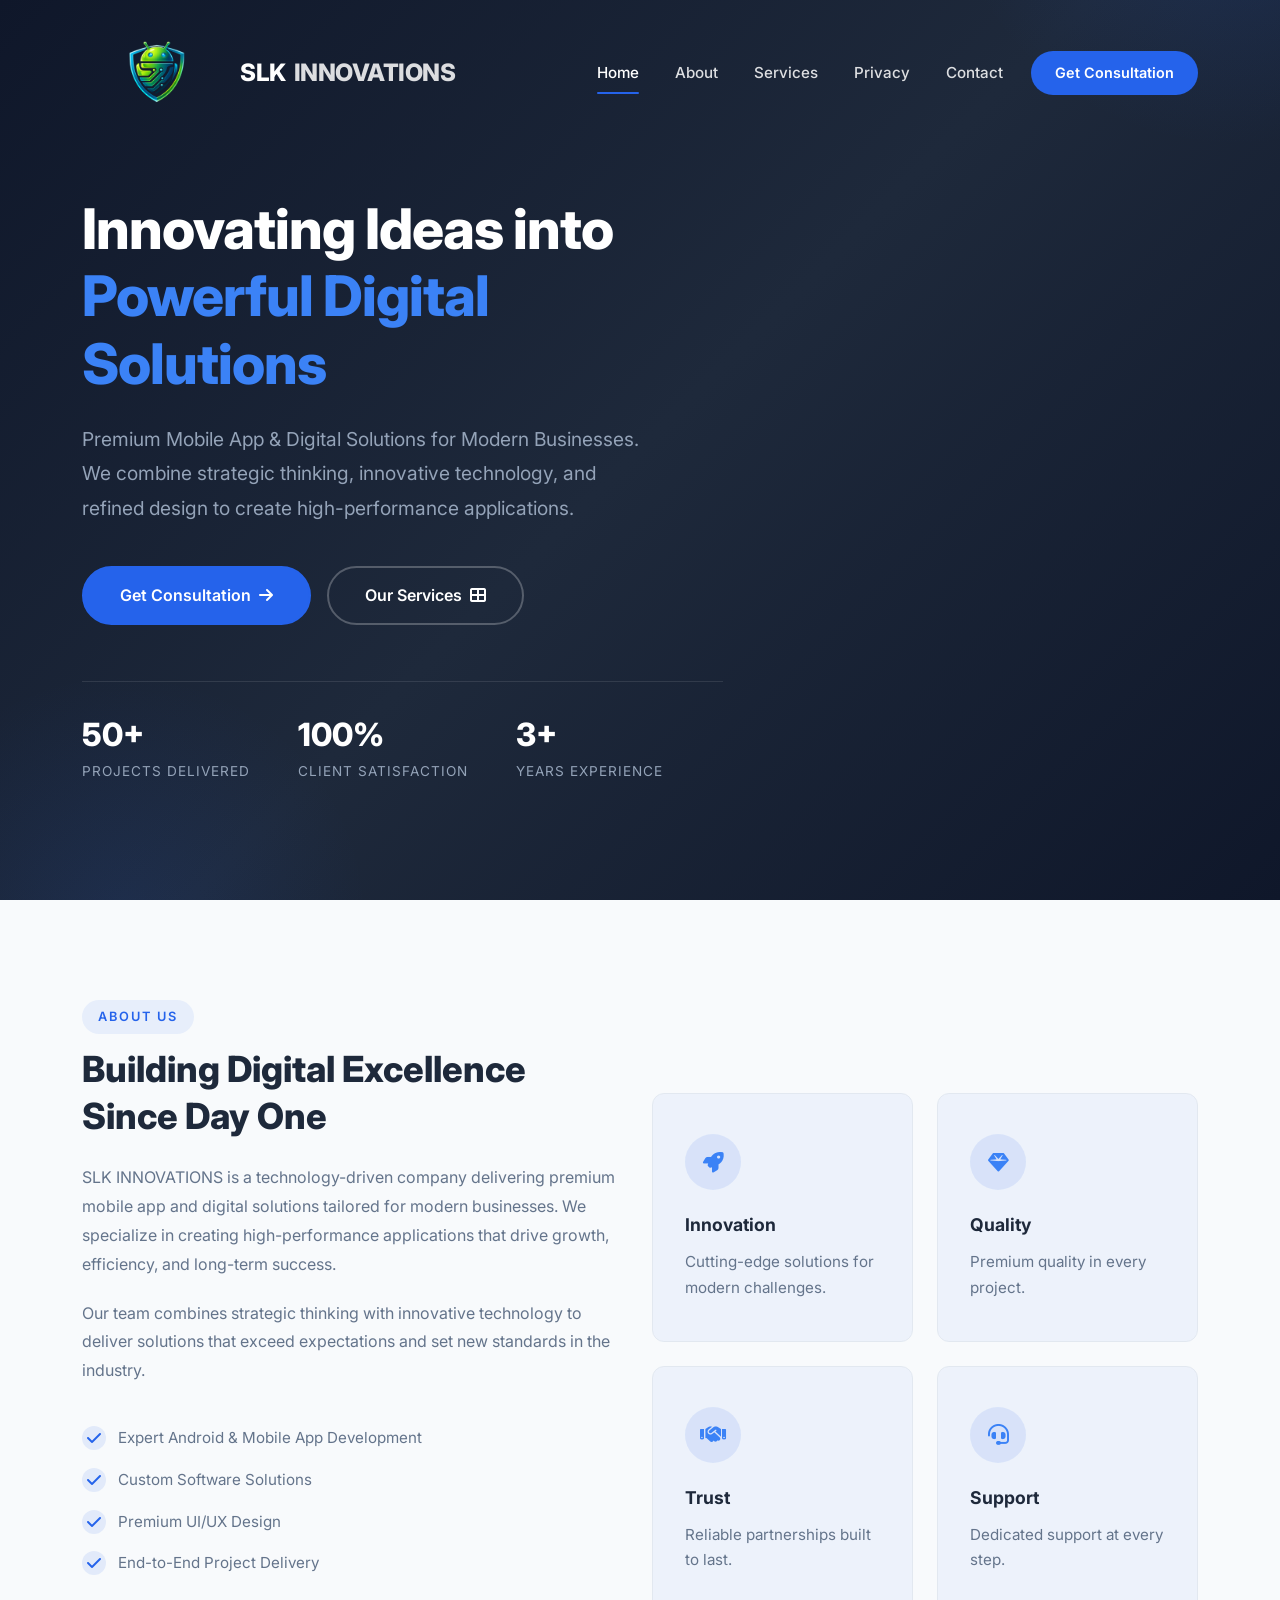
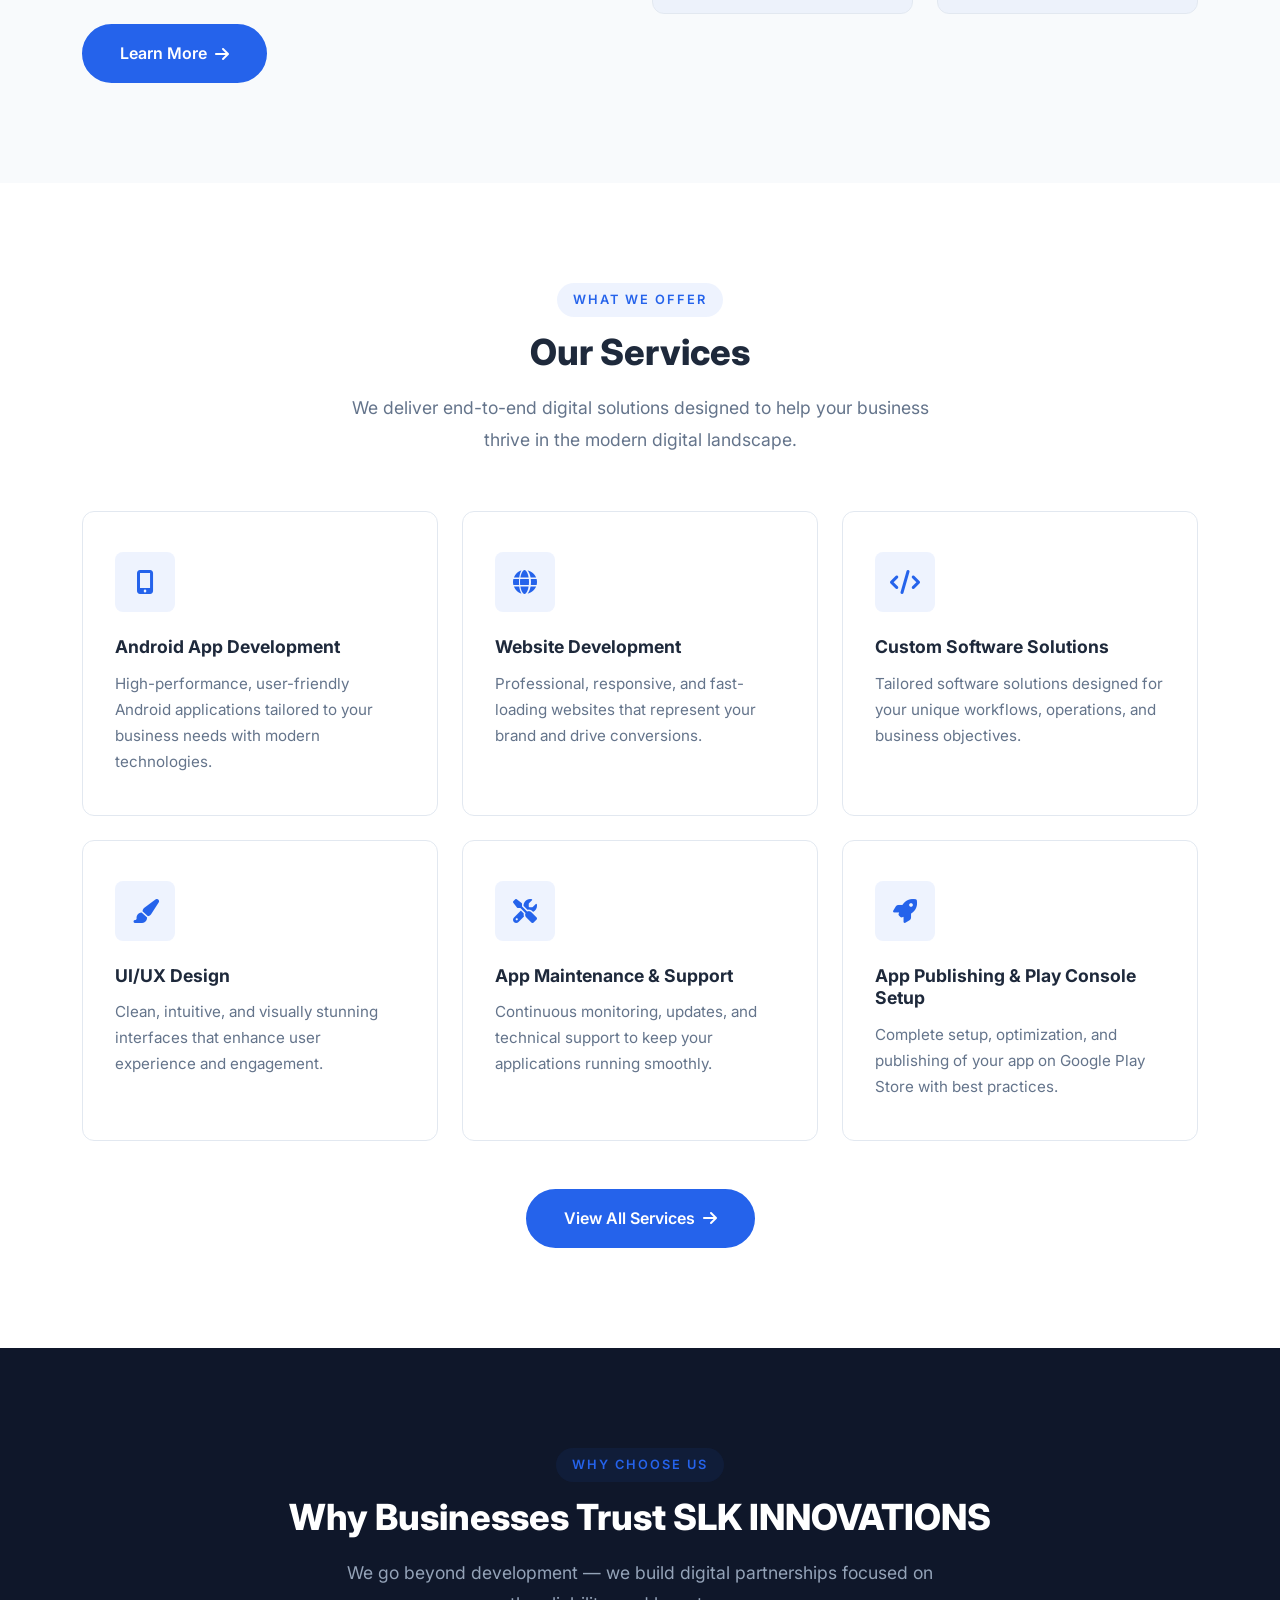
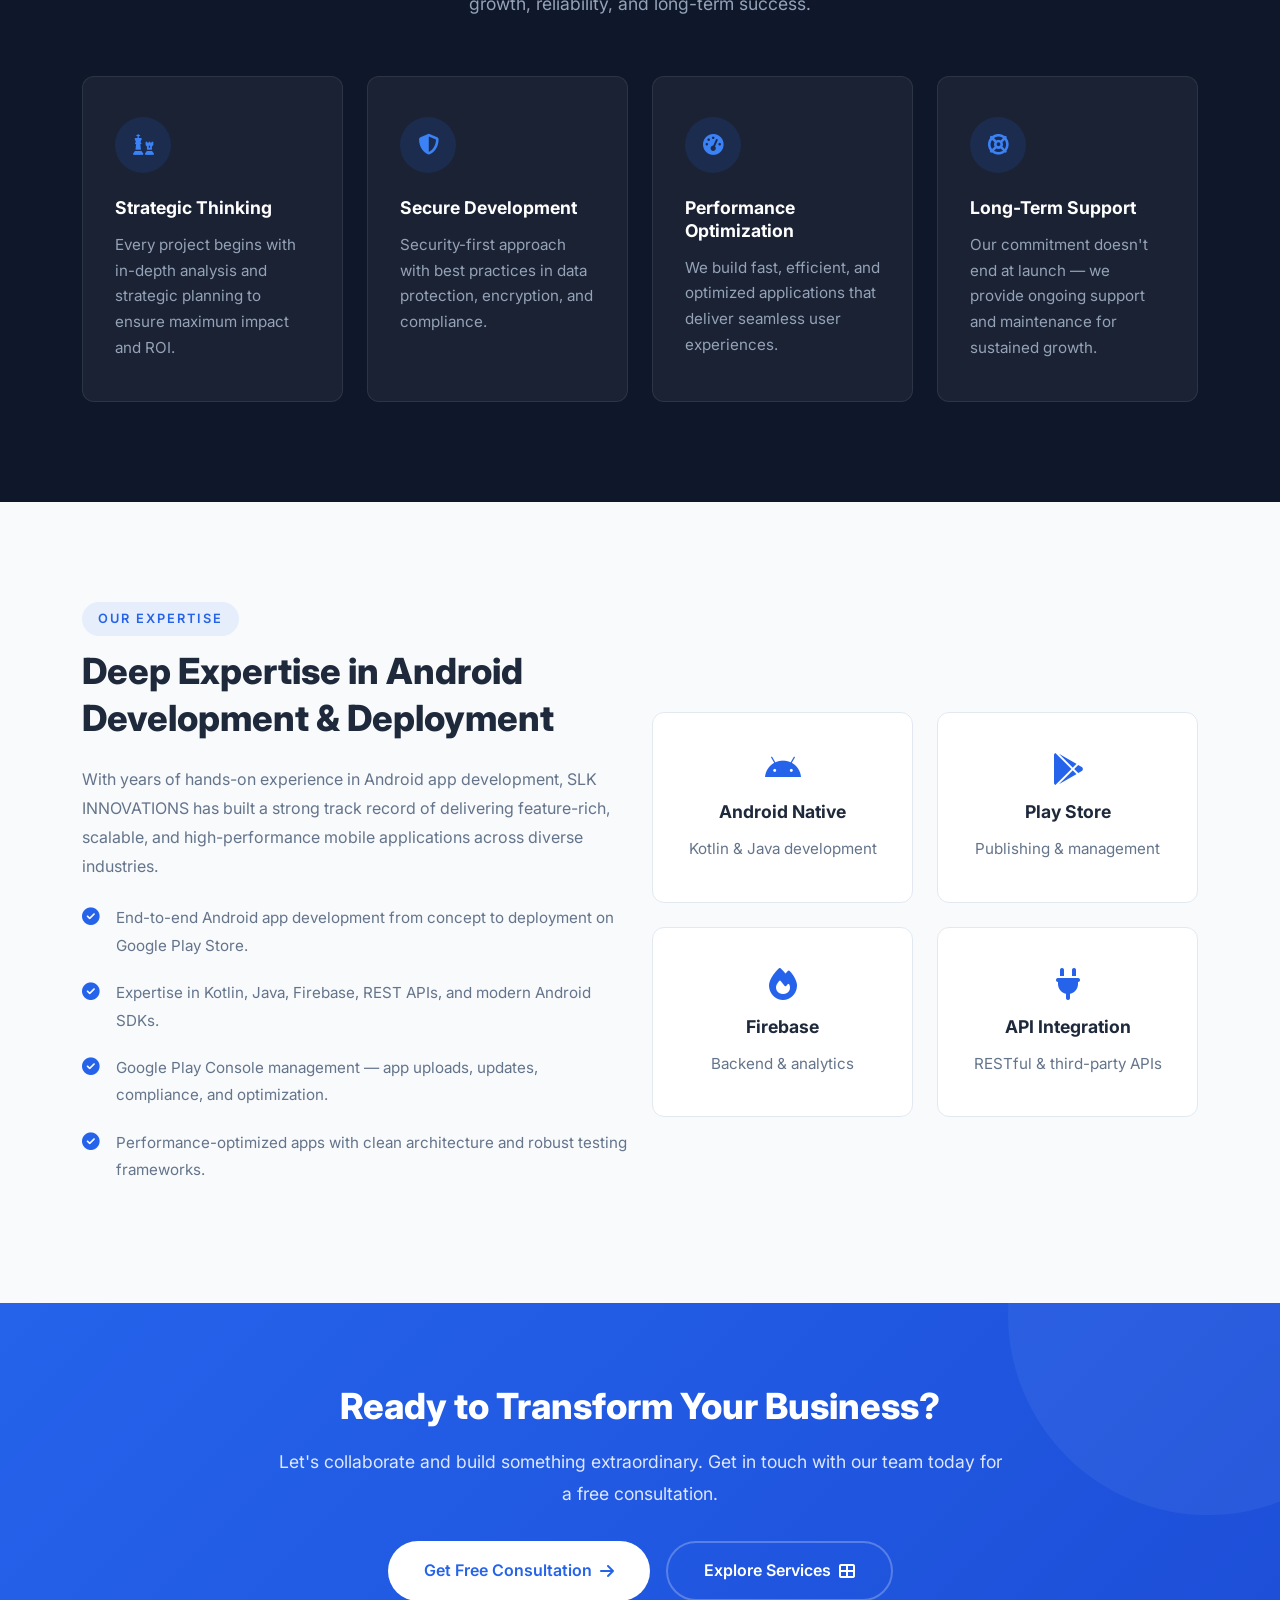
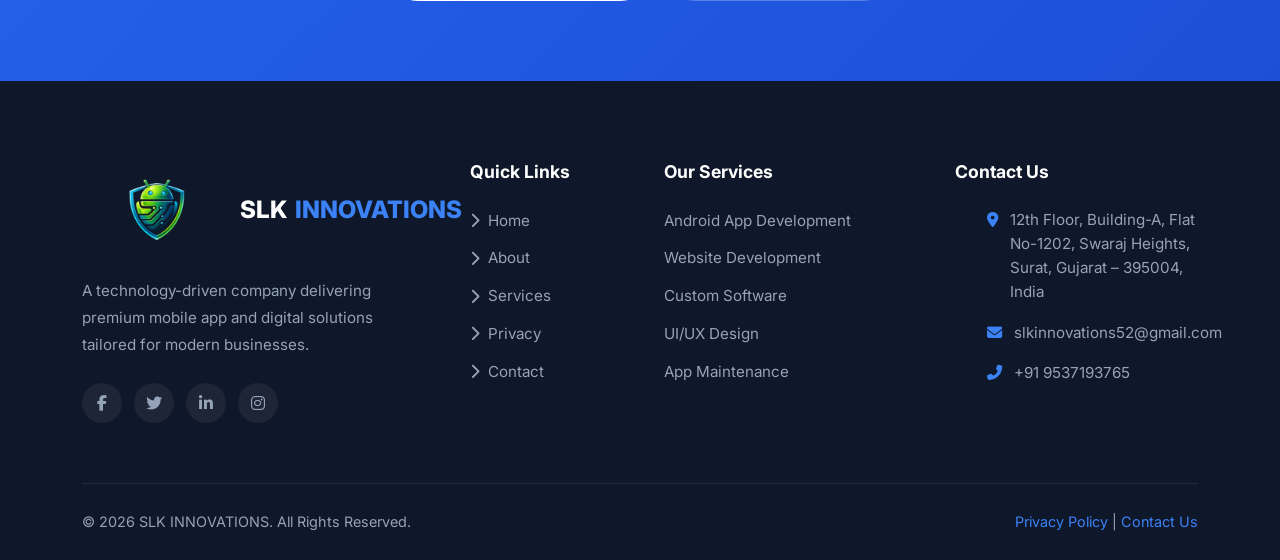
==== index.html @ 00afcae1 "Initial commit" ====
<!DOCTYPE html>
<html lang="en">
<head>
    <!-- Meta Tags -->
    <meta charset="UTF-8">
    <meta name="viewport" content="width=device-width, initial-scale=1.0">
    <meta name="description" content="SLK INNOVATIONS – Premium Mobile App & Digital Solutions for Modern Businesses. Android App Development, Website Development, UI/UX Design, and Custom Software Solutions in Surat, Gujarat, India.">
    <meta name="keywords" content="SLK Innovations, mobile app development, android app, website development, digital solutions, Surat, Gujarat">
    <meta name="author" content="SLK INNOVATIONS">
    <title>SLK INNOVATIONS | Innovating Ideas into Powerful Digital Solutions</title>

    <!-- Favicon -->
    <link rel="icon" type="image/png" href="img/logo.png">

    <!-- Bootstrap 5 CSS -->
    <link href="https://cdn.jsdelivr.net/npm/bootstrap@5.3.2/dist/css/bootstrap.min.css" rel="stylesheet">

    <!-- Font Awesome -->
    <link rel="stylesheet" href="https://cdnjs.cloudflare.com/ajax/libs/font-awesome/6.5.1/css/all.min.css">

    <!-- AOS - Animate On Scroll -->
    <link href="https://unpkg.com/aos@2.3.1/dist/aos.css" rel="stylesheet">

    <!-- Custom CSS -->
    <link rel="stylesheet" href="css/style.css">
</head>
<body>

    <!-- Preloader -->
    <div class="preloader" id="preloader">
        <div class="spinner"></div>
    </div>

    <!-- ==============================
         NAVBAR
    ============================== -->
    <nav class="navbar navbar-expand-lg fixed-top" id="mainNavbar">
        <div class="container">
            <a class="navbar-brand" href="index.html">
                <img src="img/logo.png" alt="SLK INNOVATIONS" class="navbar-logo"> SLK <span>INNOVATIONS</span>
            </a>
            <button class="navbar-toggler" type="button" data-bs-toggle="collapse" data-bs-target="#navbarNav">
                <i class="fas fa-bars"></i>
            </button>
            <div class="collapse navbar-collapse justify-content-end" id="navbarNav">
                <ul class="navbar-nav align-items-lg-center">
                    <li class="nav-item">
                        <a class="nav-link active" href="index.html">Home</a>
                    </li>
                    <li class="nav-item">
                        <a class="nav-link" href="about.html">About</a>
                    </li>
                    <li class="nav-item">
                        <a class="nav-link" href="services.html">Services</a>
                    </li>
                    <li class="nav-item">
                        <a class="nav-link" href="privacy.html">Privacy</a>
                    </li>
                    <li class="nav-item">
                        <a class="nav-link" href="contact.html">Contact</a>
                    </li>
                    <li class="nav-item">
                        <a class="nav-link nav-cta" href="contact.html">Get Consultation</a>
                    </li>
                </ul>
            </div>
        </div>
    </nav>

    <!-- ==============================
         HERO SECTION
    ============================== -->
    <section class="hero-section" id="hero">
        <div class="container">
            <div class="row align-items-center">
                <div class="col-lg-7">
                    <div class="hero-content" data-aos="fade-up" data-aos-duration="800">
                        <h1>Innovating Ideas into <span class="highlight">Powerful Digital Solutions</span></h1>
                        <p>Premium Mobile App &amp; Digital Solutions for Modern Businesses. We combine strategic thinking, innovative technology, and refined design to create high-performance applications.</p>
                        <div class="d-flex flex-wrap gap-3">
                            <a href="contact.html" class="btn-primary-custom">
                                Get Consultation <i class="fas fa-arrow-right"></i>
                            </a>
                            <a href="services.html" class="btn-outline-custom">
                                Our Services <i class="fas fa-th-large"></i>
                            </a>
                        </div>

                        <!-- Hero Stats -->
                        <div class="hero-stats" data-aos="fade-up" data-aos-delay="200">
                            <div class="stat">
                                <h3>50+</h3>
                                <p>Projects Delivered</p>
                            </div>
                            <div class="stat">
                                <h3>100%</h3>
                                <p>Client Satisfaction</p>
                            </div>
                            <div class="stat">
                                <h3>3+</h3>
                                <p>Years Experience</p>
                            </div>
                        </div>
                    </div>
                </div>
            </div>
        </div>
    </section>

    <!-- ==============================
         ABOUT PREVIEW SECTION
    ============================== -->
    <section class="about-preview section-padding" id="about-preview">
        <div class="container">
            <div class="row align-items-center">
                <div class="col-lg-6" data-aos="fade-up">
                    <div class="about-preview-content">
                        <span class="section-label">About Us</span>
                        <h2>Building Digital Excellence Since Day One</h2>
                        <p>SLK INNOVATIONS is a technology-driven company delivering premium mobile app and digital solutions tailored for modern businesses. We specialize in creating high-performance applications that drive growth, efficiency, and long-term success.</p>
                        <p>Our team combines strategic thinking with innovative technology to deliver solutions that exceed expectations and set new standards in the industry.</p>
                        <ul class="about-feature-list">
                            <li><i class="fas fa-check"></i> Expert Android & Mobile App Development</li>
                            <li><i class="fas fa-check"></i> Custom Software Solutions</li>
                            <li><i class="fas fa-check"></i> Premium UI/UX Design</li>
                            <li><i class="fas fa-check"></i> End-to-End Project Delivery</li>
                        </ul>
                        <a href="about.html" class="btn-primary-custom mt-2">
                            Learn More <i class="fas fa-arrow-right"></i>
                        </a>
                    </div>
                </div>
                <div class="col-lg-6" data-aos="fade-up" data-aos-delay="100">
                    <div class="row g-4 mt-4 mt-lg-0">
                        <div class="col-6">
                            <div class="why-card" style="background: rgba(37,99,235,0.05); border-color: var(--border-color);">
                                <div class="icon-circle" style="background: rgba(37,99,235,0.1);">
                                    <i class="fas fa-rocket"></i>
                                </div>
                                <h4 style="color: var(--text-primary);">Innovation</h4>
                                <p style="color: var(--text-secondary);">Cutting-edge solutions for modern challenges.</p>
                            </div>
                        </div>
                        <div class="col-6">
                            <div class="why-card" style="background: rgba(37,99,235,0.05); border-color: var(--border-color);">
                                <div class="icon-circle" style="background: rgba(37,99,235,0.1);">
                                    <i class="fas fa-gem"></i>
                                </div>
                                <h4 style="color: var(--text-primary);">Quality</h4>
                                <p style="color: var(--text-secondary);">Premium quality in every project.</p>
                            </div>
                        </div>
                        <div class="col-6">
                            <div class="why-card" style="background: rgba(37,99,235,0.05); border-color: var(--border-color);">
                                <div class="icon-circle" style="background: rgba(37,99,235,0.1);">
                                    <i class="fas fa-handshake"></i>
                                </div>
                                <h4 style="color: var(--text-primary);">Trust</h4>
                                <p style="color: var(--text-secondary);">Reliable partnerships built to last.</p>
                            </div>
                        </div>
                        <div class="col-6">
                            <div class="why-card" style="background: rgba(37,99,235,0.05); border-color: var(--border-color);">
                                <div class="icon-circle" style="background: rgba(37,99,235,0.1);">
                                    <i class="fas fa-headset"></i>
                                </div>
                                <h4 style="color: var(--text-primary);">Support</h4>
                                <p style="color: var(--text-secondary);">Dedicated support at every step.</p>
                            </div>
                        </div>
                    </div>
                </div>
            </div>
        </div>
    </section>

    <!-- ==============================
         SERVICES PREVIEW
    ============================== -->
    <section class="section-padding" id="services">
        <div class="container">
            <div class="text-center" data-aos="fade-up">
                <span class="section-label">What We Offer</span>
                <h2 class="section-title">Our Services</h2>
                <p class="section-subtitle">We deliver end-to-end digital solutions designed to help your business thrive in the modern digital landscape.</p>
            </div>

            <div class="row g-4">
                <!-- Service 1 -->
                <div class="col-lg-4 col-md-6" data-aos="fade-up" data-aos-delay="0">
                    <div class="service-card">
                        <div class="icon-box">
                            <i class="fas fa-mobile-alt"></i>
                        </div>
                        <h4>Android App Development</h4>
                        <p>High-performance, user-friendly Android applications tailored to your business needs with modern technologies.</p>
                    </div>
                </div>

                <!-- Service 2 -->
                <div class="col-lg-4 col-md-6" data-aos="fade-up" data-aos-delay="100">
                    <div class="service-card">
                        <div class="icon-box">
                            <i class="fas fa-globe"></i>
                        </div>
                        <h4>Website Development</h4>
                        <p>Professional, responsive, and fast-loading websites that represent your brand and drive conversions.</p>
                    </div>
                </div>

                <!-- Service 3 -->
                <div class="col-lg-4 col-md-6" data-aos="fade-up" data-aos-delay="200">
                    <div class="service-card">
                        <div class="icon-box">
                            <i class="fas fa-code"></i>
                        </div>
                        <h4>Custom Software Solutions</h4>
                        <p>Tailored software solutions designed for your unique workflows, operations, and business objectives.</p>
                    </div>
                </div>

                <!-- Service 4 -->
                <div class="col-lg-4 col-md-6" data-aos="fade-up" data-aos-delay="0">
                    <div class="service-card">
                        <div class="icon-box">
                            <i class="fas fa-paint-brush"></i>
                        </div>
                        <h4>UI/UX Design</h4>
                        <p>Clean, intuitive, and visually stunning interfaces that enhance user experience and engagement.</p>
                    </div>
                </div>

                <!-- Service 5 -->
                <div class="col-lg-4 col-md-6" data-aos="fade-up" data-aos-delay="100">
                    <div class="service-card">
                        <div class="icon-box">
                            <i class="fas fa-tools"></i>
                        </div>
                        <h4>App Maintenance &amp; Support</h4>
                        <p>Continuous monitoring, updates, and technical support to keep your applications running smoothly.</p>
                    </div>
                </div>

                <!-- Service 6 -->
                <div class="col-lg-4 col-md-6" data-aos="fade-up" data-aos-delay="200">
                    <div class="service-card">
                        <div class="icon-box">
                            <i class="fas fa-rocket"></i>
                        </div>
                        <h4>App Publishing &amp; Play Console Setup</h4>
                        <p>Complete setup, optimization, and publishing of your app on Google Play Store with best practices.</p>
                    </div>
                </div>
            </div>

            <div class="text-center mt-5" data-aos="fade-up">
                <a href="services.html" class="btn-primary-custom">
                    View All Services <i class="fas fa-arrow-right"></i>
                </a>
            </div>
        </div>
    </section>

    <!-- ==============================
         WHY CHOOSE US
    ============================== -->
    <section class="why-choose-section section-padding" id="why-choose">
        <div class="container">
            <div class="text-center" data-aos="fade-up">
                <span class="section-label">Why Choose Us</span>
                <h2 class="section-title" style="color: #fff;">Why Businesses Trust SLK INNOVATIONS</h2>
                <p class="section-subtitle" style="color: var(--text-light);">We go beyond development — we build digital partnerships focused on growth, reliability, and long-term success.</p>
            </div>

            <div class="row g-4">
                <!-- Why 1 -->
                <div class="col-lg-3 col-md-6" data-aos="fade-up" data-aos-delay="0">
                    <div class="why-card">
                        <div class="icon-circle">
                            <i class="fas fa-chess"></i>
                        </div>
                        <h4>Strategic Thinking</h4>
                        <p>Every project begins with in-depth analysis and strategic planning to ensure maximum impact and ROI.</p>
                    </div>
                </div>

                <!-- Why 2 -->
                <div class="col-lg-3 col-md-6" data-aos="fade-up" data-aos-delay="100">
                    <div class="why-card">
                        <div class="icon-circle">
                            <i class="fas fa-shield-alt"></i>
                        </div>
                        <h4>Secure Development</h4>
                        <p>Security-first approach with best practices in data protection, encryption, and compliance.</p>
                    </div>
                </div>

                <!-- Why 3 -->
                <div class="col-lg-3 col-md-6" data-aos="fade-up" data-aos-delay="200">
                    <div class="why-card">
                        <div class="icon-circle">
                            <i class="fas fa-tachometer-alt"></i>
                        </div>
                        <h4>Performance Optimization</h4>
                        <p>We build fast, efficient, and optimized applications that deliver seamless user experiences.</p>
                    </div>
                </div>

                <!-- Why 4 -->
                <div class="col-lg-3 col-md-6" data-aos="fade-up" data-aos-delay="300">
                    <div class="why-card">
                        <div class="icon-circle">
                            <i class="fas fa-life-ring"></i>
                        </div>
                        <h4>Long-Term Support</h4>
                        <p>Our commitment doesn't end at launch — we provide ongoing support and maintenance for sustained growth.</p>
                    </div>
                </div>
            </div>
        </div>
    </section>

    <!-- ==============================
         EXPERIENCE SECTION
    ============================== -->
    <section class="experience-section section-padding" id="experience">
        <div class="container">
            <div class="row align-items-center">
                <div class="col-lg-6" data-aos="fade-up">
                    <div class="experience-content">
                        <span class="section-label">Our Expertise</span>
                        <h2>Deep Expertise in Android Development &amp; Deployment</h2>
                        <p class="mb-4">With years of hands-on experience in Android app development, SLK INNOVATIONS has built a strong track record of delivering feature-rich, scalable, and high-performance mobile applications across diverse industries.</p>

                        <div class="exp-item">
                            <i class="fas fa-check-circle"></i>
                            <p>End-to-end Android app development from concept to deployment on Google Play Store.</p>
                        </div>
                        <div class="exp-item">
                            <i class="fas fa-check-circle"></i>
                            <p>Expertise in Kotlin, Java, Firebase, REST APIs, and modern Android SDKs.</p>
                        </div>
                        <div class="exp-item">
                            <i class="fas fa-check-circle"></i>
                            <p>Google Play Console management — app uploads, updates, compliance, and optimization.</p>
                        </div>
                        <div class="exp-item">
                            <i class="fas fa-check-circle"></i>
                            <p>Performance-optimized apps with clean architecture and robust testing frameworks.</p>
                        </div>
                    </div>
                </div>
                <div class="col-lg-6" data-aos="fade-up" data-aos-delay="100">
                    <div class="row g-4 mt-4 mt-lg-0">
                        <div class="col-6">
                            <div class="service-card text-center">
                                <i class="fab fa-android fa-2x mb-3" style="color: var(--primary);"></i>
                                <h4>Android Native</h4>
                                <p>Kotlin & Java development</p>
                            </div>
                        </div>
                        <div class="col-6">
                            <div class="service-card text-center">
                                <i class="fab fa-google-play fa-2x mb-3" style="color: var(--primary);"></i>
                                <h4>Play Store</h4>
                                <p>Publishing & management</p>
                            </div>
                        </div>
                        <div class="col-6">
                            <div class="service-card text-center">
                                <i class="fas fa-fire fa-2x mb-3" style="color: var(--primary);"></i>
                                <h4>Firebase</h4>
                                <p>Backend & analytics</p>
                            </div>
                        </div>
                        <div class="col-6">
                            <div class="service-card text-center">
                                <i class="fas fa-plug fa-2x mb-3" style="color: var(--primary);"></i>
                                <h4>API Integration</h4>
                                <p>RESTful & third-party APIs</p>
                            </div>
                        </div>
                    </div>
                </div>
            </div>
        </div>
    </section>

    <!-- ==============================
         CTA SECTION
    ============================== -->
    <section class="cta-section" id="cta">
        <div class="container">
            <div class="row justify-content-center">
                <div class="col-lg-8 text-center" data-aos="fade-up">
                    <h2>Ready to Transform Your Business?</h2>
                    <p>Let's collaborate and build something extraordinary. Get in touch with our team today for a free consultation.</p>
                    <div class="d-flex flex-wrap gap-3 justify-content-center">
                        <a href="contact.html" class="btn-white-custom">
                            Get Free Consultation <i class="fas fa-arrow-right"></i>
                        </a>
                        <a href="services.html" class="btn-outline-custom">
                            Explore Services <i class="fas fa-th-large"></i>
                        </a>
                    </div>
                </div>
            </div>
        </div>
    </section>

    <!-- ==============================
         FOOTER
    ============================== -->
    <footer class="footer" id="footer">
        <div class="container">
            <div class="row g-5">
                <!-- Company Info -->
                <div class="col-lg-4 col-md-6">
                    <div class="footer-logo">
                        <img src="img/logo.png" alt="SLK INNOVATIONS" class="footer-logo-img"> SLK <span>INNOVATIONS</span>
                    </div>
                    <p class="footer-description">A technology-driven company delivering premium mobile app and digital solutions tailored for modern businesses.</p>
                    <div class="footer-social">
                        <a href="#" aria-label="Facebook"><i class="fab fa-facebook-f"></i></a>
                        <a href="#" aria-label="Twitter"><i class="fab fa-twitter"></i></a>
                        <a href="#" aria-label="LinkedIn"><i class="fab fa-linkedin-in"></i></a>
                        <a href="#" aria-label="Instagram"><i class="fab fa-instagram"></i></a>
                    </div>
                </div>

                <!-- Quick Links -->
                <div class="col-lg-2 col-md-6">
                    <h5>Quick Links</h5>
                    <ul class="footer-links">
                        <li><a href="index.html"><i class="fas fa-chevron-right"></i> Home</a></li>
                        <li><a href="about.html"><i class="fas fa-chevron-right"></i> About</a></li>
                        <li><a href="services.html"><i class="fas fa-chevron-right"></i> Services</a></li>
                        <li><a href="privacy.html"><i class="fas fa-chevron-right"></i> Privacy</a></li>
                        <li><a href="contact.html"><i class="fas fa-chevron-right"></i> Contact</a></li>
                    </ul>
                </div>

                <!-- Services -->
                <div class="col-lg-3 col-md-6">
                    <h5>Our Services</h5>
                    <ul class="footer-links">
                        <li><a href="services.html">Android App Development</a></li>
                        <li><a href="services.html">Website Development</a></li>
                        <li><a href="services.html">Custom Software</a></li>
                        <li><a href="services.html">UI/UX Design</a></li>
                        <li><a href="services.html">App Maintenance</a></li>
                    </ul>
                </div>

                <!-- Contact Info -->
                <div class="col-lg-3 col-md-6">
                    <h5>Contact Us</h5>
                    <ul class="footer-contact-info">
                        <li>
                            <i class="fas fa-map-marker-alt"></i>
                            <span>12th Floor, Building-A, Flat No-1202, Swaraj Heights, Surat, Gujarat – 395004, India</span>
                        </li>
                        <li>
                            <i class="fas fa-envelope"></i>
                            <span>slkinnovations52@gmail.com</span>
                        </li>
                        <li>
                            <i class="fas fa-phone-alt"></i>
                            <span>+91 9537193765</span>
                        </li>
                    </ul>
                </div>
            </div>

            <!-- Footer Bottom -->
            <div class="footer-bottom">
                <div class="row align-items-center">
                    <div class="col-md-6">
                        <p>&copy; 2026 SLK INNOVATIONS. All Rights Reserved.</p>
                    </div>
                    <div class="col-md-6 text-md-end">
                        <p><a href="privacy.html">Privacy Policy</a> | <a href="contact.html">Contact Us</a></p>
                    </div>
                </div>
            </div>
        </div>
    </footer>

    <!-- Back to Top Button -->
    <button class="back-to-top" id="backToTop" aria-label="Back to top">
        <i class="fas fa-chevron-up"></i>
    </button>

    <!-- Bootstrap JS -->
    <script src="https://cdn.jsdelivr.net/npm/bootstrap@5.3.2/dist/js/bootstrap.bundle.min.js"></script>

    <!-- AOS JS -->
    <script src="https://unpkg.com/aos@2.3.1/dist/aos.js"></script>

    <!-- Main Script -->
    <script>
        // Initialize AOS
        AOS.init({
            duration: 700,
            once: true,
            offset: 80,
            easing: 'ease-out'
        });

        // Preloader
        window.addEventListener('load', function() {
            document.getElementById('preloader').classList.add('hide');
        });

        // Navbar scroll effect
        window.addEventListener('scroll', function() {
            const navbar = document.getElementById('mainNavbar');
            const backToTop = document.getElementById('backToTop');

            if (window.scrollY > 50) {
                navbar.classList.add('scrolled');
            } else {
                navbar.classList.remove('scrolled');
            }

            if (window.scrollY > 300) {
                backToTop.classList.add('show');
            } else {
                backToTop.classList.remove('show');
            }
        });

        // Back to top
        document.getElementById('backToTop').addEventListener('click', function() {
            window.scrollTo({ top: 0, behavior: 'smooth' });
        });

        // Close mobile menu on link click
        document.querySelectorAll('.nav-link').forEach(function(link) {
            link.addEventListener('click', function() {
                const navCollapse = document.getElementById('navbarNav');
                if (navCollapse.classList.contains('show')) {
                    new bootstrap.Collapse(navCollapse).hide();
                }
            });
        });
    </script>

</body>
</html>
---- css/style.css ----
/* ============================================
   SLK INNOVATIONS - Main Stylesheet
   Clean | Professional | Corporate
   ============================================ */

/* ----- Google Fonts ----- */
@import url('https://fonts.googleapis.com/css2?family=Inter:wght@300;400;500;600;700;800&display=swap');

/* ----- CSS Variables ----- */
:root {
    --primary: #2563EB;
    --primary-dark: #1D4ED8;
    --primary-light: #3B82F6;
    --dark-bg: #0F172A;
    --light-bg: #F8FAFC;
    --white: #FFFFFF;
    --text-primary: #1E293B;
    --text-secondary: #64748B;
    --text-light: #94A3B8;
    --border-color: #E2E8F0;
    --card-shadow: 0 1px 3px rgba(0, 0, 0, 0.08), 0 1px 2px rgba(0, 0, 0, 0.06);
    --card-shadow-hover: 0 10px 25px rgba(37, 99, 235, 0.12), 0 4px 10px rgba(0, 0, 0, 0.06);
    --transition: all 0.3s ease;
    --radius: 12px;
    --radius-sm: 8px;
}

/* ----- Reset & Base ----- */
*,
*::before,
*::after {
    margin: 0;
    padding: 0;
    box-sizing: border-box;
}

html {
    scroll-behavior: smooth;
    scroll-padding-top: 80px;
}

body {
    font-family: 'Inter', sans-serif;
    color: var(--text-primary);
    background-color: var(--white);
    line-height: 1.7;
    font-size: 16px;
    -webkit-font-smoothing: antialiased;
    -moz-osx-font-smoothing: grayscale;
    overflow-x: hidden;
}

a {
    text-decoration: none;
    color: var(--primary);
    transition: var(--transition);
}

a:hover {
    color: var(--primary-dark);
}

img {
    max-width: 100%;
    height: auto;
}

ul {
    list-style: none;
}

/* ----- Typography ----- */
h1, h2, h3, h4, h5, h6 {
    font-weight: 700;
    line-height: 1.3;
    color: var(--text-primary);
}

h1 { font-size: 3rem; }
h2 { font-size: 2.25rem; }
h3 { font-size: 1.5rem; }
h4 { font-size: 1.25rem; }

p {
    color: var(--text-secondary);
    line-height: 1.8;
}

/* ----- Section Spacing ----- */
.section-padding {
    padding: 100px 0;
}

.section-title {
    font-size: 2.25rem;
    font-weight: 800;
    margin-bottom: 1rem;
    color: var(--text-primary);
    position: relative;
}

.section-subtitle {
    font-size: 1.1rem;
    color: var(--text-secondary);
    max-width: 600px;
    margin: 0 auto 3.5rem;
    line-height: 1.8;
}

.section-label {
    display: inline-block;
    font-size: 0.8rem;
    font-weight: 600;
    text-transform: uppercase;
    letter-spacing: 2px;
    color: var(--primary);
    margin-bottom: 0.75rem;
    background: rgba(37, 99, 235, 0.08);
    padding: 6px 16px;
    border-radius: 50px;
}

/* ============================================
   NAVBAR
   ============================================ */
.navbar {
    padding: 18px 0;
    transition: var(--transition);
    z-index: 1050;
    background: transparent;
}

.navbar.scrolled {
    background: rgba(255, 255, 255, 0.97) !important;
    backdrop-filter: blur(12px);
    box-shadow: 0 1px 10px rgba(0, 0, 0, 0.06);
    padding: 8px 0;
}

.navbar-brand {
    font-weight: 800;
    font-size: 1.5rem;
    color: #fff !important;
    letter-spacing: -0.5px;
    display: flex;
    align-items: center;
    gap: 8px;
}

.navbar-logo {
    height: 100px;
    width: auto;
    object-fit: contain;
    transition: var(--transition);
}

.navbar.scrolled .navbar-logo {
    height: 50px;
}

.navbar-brand span {
    color: rgba(255, 255, 255, 0.85);
}

.navbar.scrolled .navbar-brand {
    color: var(--primary) !important;
}

.navbar.scrolled .navbar-brand span {
    color: var(--text-primary);
}

.navbar.scrolled .nav-link {
    color: var(--text-primary) !important;
}

.navbar.scrolled .nav-link:hover,
.navbar.scrolled .nav-link.active {
    color: var(--primary) !important;
}

.navbar.scrolled .navbar-toggler {
    color: var(--text-primary);
}

.nav-link {
    font-weight: 500;
    font-size: 0.95rem;
    color: rgba(255, 255, 255, 0.85) !important;
    padding: 8px 18px !important;
    transition: var(--transition);
    position: relative;
}

.nav-link:hover,
.nav-link.active {
    color: #fff !important;
}

.nav-link.active::after {
    content: '';
    position: absolute;
    bottom: 0;
    left: 18px;
    right: 18px;
    height: 2px;
    background: var(--primary);
    border-radius: 2px;
}

.navbar-toggler {
    border: none;
    padding: 8px;
    font-size: 1.25rem;
    color: #fff;
    box-shadow: none !important;
}

.navbar-toggler:focus {
    box-shadow: none;
}

/* Navbar CTA Button */
.nav-cta {
    background: var(--primary);
    color: var(--white) !important;
    border-radius: 50px;
    padding: 10px 24px !important;
    font-weight: 600;
    font-size: 0.9rem;
    margin-left: 10px;
    transition: var(--transition);
}

.nav-cta:hover {
    background: var(--primary-dark);
    color: var(--white) !important;
    transform: translateY(-1px);
}

/* ============================================
   HERO SECTION
   ============================================ */
.hero-section {
    background: linear-gradient(135deg, #0F172A 0%, #1E293B 50%, #0F172A 100%);
    min-height: 100vh;
    display: flex;
    align-items: center;
    position: relative;
    overflow: hidden;
    padding-top: 80px;
}

.hero-section::before {
    content: '';
    position: absolute;
    top: -50%;
    right: -20%;
    width: 600px;
    height: 600px;
    background: radial-gradient(circle, rgba(37, 99, 235, 0.15) 0%, transparent 70%);
    border-radius: 50%;
}

.hero-section::after {
    content: '';
    position: absolute;
    bottom: -30%;
    left: -10%;
    width: 500px;
    height: 500px;
    background: radial-gradient(circle, rgba(37, 99, 235, 0.1) 0%, transparent 70%);
    border-radius: 50%;
}

.hero-content {
    position: relative;
    z-index: 2;
}

.hero-content h1 {
    font-size: 3.5rem;
    font-weight: 800;
    color: var(--white);
    line-height: 1.2;
    margin-bottom: 1.5rem;
    letter-spacing: -1px;
}

.hero-content h1 .highlight {
    color: var(--primary-light);
}

.hero-content p {
    font-size: 1.2rem;
    color: var(--text-light);
    max-width: 560px;
    margin-bottom: 2.5rem;
    line-height: 1.8;
}

/* ----- Buttons ----- */
.btn-primary-custom {
    background: var(--primary);
    color: var(--white);
    padding: 14px 36px;
    border-radius: 50px;
    font-weight: 600;
    font-size: 1rem;
    border: 2px solid var(--primary);
    transition: var(--transition);
    display: inline-flex;
    align-items: center;
    gap: 8px;
}

.btn-primary-custom:hover {
    background: var(--primary-dark);
    border-color: var(--primary-dark);
    color: var(--white);
    transform: translateY(-2px);
    box-shadow: 0 8px 25px rgba(37, 99, 235, 0.3);
}

.btn-outline-custom {
    background: transparent;
    color: var(--white);
    padding: 14px 36px;
    border-radius: 50px;
    font-weight: 600;
    font-size: 1rem;
    border: 2px solid rgba(255, 255, 255, 0.25);
    transition: var(--transition);
    display: inline-flex;
    align-items: center;
    gap: 8px;
}

.btn-outline-custom:hover {
    background: rgba(255, 255, 255, 0.1);
    border-color: rgba(255, 255, 255, 0.5);
    color: var(--white);
    transform: translateY(-2px);
}

.btn-white-custom {
    background: var(--white);
    color: var(--primary);
    padding: 14px 36px;
    border-radius: 50px;
    font-weight: 600;
    font-size: 1rem;
    border: none;
    transition: var(--transition);
    display: inline-flex;
    align-items: center;
    gap: 8px;
}

.btn-white-custom:hover {
    background: var(--light-bg);
    color: var(--primary-dark);
    transform: translateY(-2px);
    box-shadow: 0 8px 25px rgba(0, 0, 0, 0.15);
}

/* Hero Stats */
.hero-stats {
    display: flex;
    gap: 3rem;
    margin-top: 3.5rem;
    padding-top: 2rem;
    border-top: 1px solid rgba(255, 255, 255, 0.1);
}

.hero-stats .stat h3 {
    font-size: 2rem;
    font-weight: 800;
    color: var(--white);
    margin-bottom: 0.25rem;
}

.hero-stats .stat p {
    font-size: 0.85rem;
    color: var(--text-light);
    margin: 0;
    text-transform: uppercase;
    letter-spacing: 1px;
}

/* ============================================
   ABOUT PREVIEW SECTION
   ============================================ */
.about-preview {
    background: var(--light-bg);
}

.about-preview-content h2 {
    font-weight: 800;
    margin-bottom: 1.5rem;
}

.about-preview-content p {
    margin-bottom: 1.25rem;
}

.about-feature-list {
    list-style: none;
    padding: 0;
    margin: 2rem 0;
}

.about-feature-list li {
    padding: 8px 0;
    color: var(--text-secondary);
    display: flex;
    align-items: center;
    gap: 12px;
    font-size: 0.95rem;
}

.about-feature-list li i {
    color: var(--primary);
    font-size: 1rem;
    width: 24px;
    height: 24px;
    background: rgba(37, 99, 235, 0.1);
    border-radius: 50%;
    display: flex;
    align-items: center;
    justify-content: center;
    flex-shrink: 0;
}

/* ============================================
   SERVICE CARDS
   ============================================ */
.service-card {
    background: var(--white);
    border: 1px solid var(--border-color);
    border-radius: var(--radius);
    padding: 2.5rem 2rem;
    transition: var(--transition);
    height: 100%;
    position: relative;
    overflow: hidden;
}

.service-card::before {
    content: '';
    position: absolute;
    top: 0;
    left: 0;
    right: 0;
    height: 3px;
    background: var(--primary);
    transform: scaleX(0);
    transition: var(--transition);
}

.service-card:hover {
    transform: translateY(-5px);
    box-shadow: var(--card-shadow-hover);
    border-color: transparent;
}

.service-card:hover::before {
    transform: scaleX(1);
}

.service-card .icon-box {
    width: 60px;
    height: 60px;
    background: rgba(37, 99, 235, 0.08);
    border-radius: var(--radius-sm);
    display: flex;
    align-items: center;
    justify-content: center;
    margin-bottom: 1.5rem;
    transition: var(--transition);
}

.service-card:hover .icon-box {
    background: var(--primary);
}

.service-card .icon-box i {
    font-size: 1.5rem;
    color: var(--primary);
    transition: var(--transition);
}

.service-card:hover .icon-box i {
    color: var(--white);
}

.service-card h4 {
    font-weight: 700;
    margin-bottom: 0.75rem;
    font-size: 1.1rem;
}

.service-card p {
    font-size: 0.95rem;
    line-height: 1.7;
    margin: 0;
}

/* ============================================
   WHY CHOOSE US
   ============================================ */
.why-choose-section {
    background: var(--dark-bg);
    color: var(--white);
}

.why-card {
    background: rgba(255, 255, 255, 0.05);
    border: 1px solid rgba(255, 255, 255, 0.08);
    border-radius: var(--radius);
    padding: 2.5rem 2rem;
    transition: var(--transition);
    height: 100%;
}

.why-card:hover {
    background: rgba(255, 255, 255, 0.08);
    transform: translateY(-5px);
    border-color: rgba(37, 99, 235, 0.3);
}

.why-card .icon-circle {
    width: 56px;
    height: 56px;
    border-radius: 50%;
    background: rgba(37, 99, 235, 0.15);
    display: flex;
    align-items: center;
    justify-content: center;
    margin-bottom: 1.5rem;
}

.why-card .icon-circle i {
    font-size: 1.3rem;
    color: var(--primary-light);
}

.why-card h4 {
    color: var(--white);
    font-weight: 700;
    margin-bottom: 0.75rem;
    font-size: 1.1rem;
}

.why-card p {
    color: var(--text-light);
    font-size: 0.95rem;
    line-height: 1.7;
    margin: 0;
}

/* ============================================
   EXPERIENCE SECTION
   ============================================ */
.experience-section {
    background: var(--light-bg);
}

.experience-content h2 {
    font-weight: 800;
    margin-bottom: 1.5rem;
}

.exp-item {
    display: flex;
    align-items: flex-start;
    gap: 1rem;
    margin-bottom: 1.25rem;
}

.exp-item i {
    color: var(--primary);
    font-size: 1.1rem;
    margin-top: 4px;
    flex-shrink: 0;
}

.exp-item p {
    margin: 0;
    font-size: 0.95rem;
}

/* ============================================
   CTA SECTION
   ============================================ */
.cta-section {
    background: linear-gradient(135deg, var(--primary) 0%, var(--primary-dark) 100%);
    padding: 80px 0;
    position: relative;
    overflow: hidden;
}

.cta-section::before {
    content: '';
    position: absolute;
    top: -50%;
    right: -10%;
    width: 400px;
    height: 400px;
    background: rgba(255, 255, 255, 0.05);
    border-radius: 50%;
}

.cta-section h2 {
    color: var(--white);
    font-weight: 800;
    margin-bottom: 1rem;
}

.cta-section p {
    color: rgba(255, 255, 255, 0.85);
    font-size: 1.1rem;
    margin-bottom: 2rem;
}

/* ============================================
   FOOTER
   ============================================ */
.footer {
    background: var(--dark-bg);
    color: var(--text-light);
    padding-top: 80px;
}

.footer-logo {
    font-size: 1.5rem;
    font-weight: 800;
    color: var(--white);
    display: flex;
    align-items: center;
    gap: 8px;
    margin-bottom: 1rem;
}

.footer-logo-img {
    height: 100px;
    width: auto;
    object-fit: contain;
}

.footer-logo span {
    color: var(--primary-light);
}

.footer-description {
    color: var(--text-light);
    font-size: 0.95rem;
    line-height: 1.8;
    margin-bottom: 1.5rem;
    max-width: 320px;
}

.footer h5 {
    color: var(--white);
    font-weight: 700;
    margin-bottom: 1.5rem;
    font-size: 1.1rem;
}

.footer-links {
    list-style: none;
    padding: 0;
}

.footer-links li {
    margin-bottom: 0.75rem;
}

.footer-links a {
    color: var(--text-light);
    font-size: 0.95rem;
    transition: var(--transition);
    display: flex;
    align-items: center;
    gap: 8px;
}

.footer-links a:hover {
    color: var(--primary-light);
    padding-left: 5px;
}

.footer-contact-info li {
    display: flex;
    align-items: flex-start;
    gap: 12px;
    margin-bottom: 1rem;
    color: var(--text-light);
    font-size: 0.95rem;
    line-height: 1.6;
}

.footer-contact-info li i {
    color: var(--primary-light);
    margin-top: 4px;
    flex-shrink: 0;
}

.footer-social {
    display: flex;
    gap: 12px;
    margin-top: 1.5rem;
}

.footer-social a {
    width: 40px;
    height: 40px;
    border-radius: 50%;
    background: rgba(255, 255, 255, 0.06);
    display: flex;
    align-items: center;
    justify-content: center;
    color: var(--text-light);
    transition: var(--transition);
    font-size: 1rem;
}

.footer-social a:hover {
    background: var(--primary);
    color: var(--white);
    transform: translateY(-3px);
}

.footer-bottom {
    border-top: 1px solid rgba(255, 255, 255, 0.08);
    padding: 25px 0;
    margin-top: 60px;
}

.footer-bottom p {
    color: var(--text-light);
    font-size: 0.9rem;
    margin: 0;
}

.footer-bottom a {
    color: var(--primary-light);
}

/* ============================================
   PAGE HEADER (Inner Pages)
   ============================================ */
.page-header {
    background: linear-gradient(135deg, #0F172A 0%, #1E293B 100%);
    padding: 180px 0 80px;
    position: relative;
    overflow: hidden;
}

.page-header::before {
    content: '';
    position: absolute;
    top: -40%;
    right: -15%;
    width: 500px;
    height: 500px;
    background: radial-gradient(circle, rgba(37, 99, 235, 0.12) 0%, transparent 70%);
    border-radius: 50%;
}

.page-header h1 {
    font-size: 2.75rem;
    font-weight: 800;
    color: var(--white);
    margin-bottom: 1rem;
}

.page-header p {
    color: var(--text-light);
    font-size: 1.1rem;
    max-width: 600px;
}

.breadcrumb-custom {
    display: flex;
    gap: 8px;
    align-items: center;
    margin-bottom: 1.5rem;
}

.breadcrumb-custom a {
    color: var(--text-light);
    font-size: 0.9rem;
}

.breadcrumb-custom a:hover {
    color: var(--primary-light);
}

.breadcrumb-custom span {
    color: var(--text-light);
    font-size: 0.85rem;
}

.breadcrumb-custom .current {
    color: var(--primary-light);
    font-weight: 500;
}

/* ============================================
   ABOUT PAGE
   ============================================ */
.about-section-block {
    padding: 60px 0;
}

.about-section-block:nth-child(even) {
    background: var(--light-bg);
}

.about-section-block h2 {
    font-weight: 800;
    margin-bottom: 1.25rem;
}

.about-section-block h3 {
    font-weight: 700;
    margin-bottom: 1rem;
    color: var(--primary);
}

.about-section-block p {
    margin-bottom: 1rem;
    font-size: 1rem;
    line-height: 1.85;
}

.about-values {
    display: grid;
    grid-template-columns: repeat(auto-fit, minmax(250px, 1fr));
    gap: 1.5rem;
    margin-top: 2rem;
}

.about-value-card {
    background: var(--white);
    border: 1px solid var(--border-color);
    border-radius: var(--radius);
    padding: 2rem;
    transition: var(--transition);
}

.about-value-card:hover {
    transform: translateY(-5px);
    box-shadow: var(--card-shadow-hover);
}

.about-value-card i {
    font-size: 1.75rem;
    color: var(--primary);
    margin-bottom: 1rem;
    display: block;
}

.about-value-card h4 {
    font-weight: 700;
    margin-bottom: 0.5rem;
}

.about-value-card p {
    font-size: 0.95rem;
    margin: 0;
}

/* ============================================
   SERVICES PAGE - Detailed
   ============================================ */
.service-detail-card {
    background: var(--white);
    border: 1px solid var(--border-color);
    border-radius: var(--radius);
    padding: 3rem 2.5rem;
    transition: var(--transition);
    height: 100%;
    position: relative;
    overflow: hidden;
}

.service-detail-card::after {
    content: '';
    position: absolute;
    bottom: 0;
    left: 0;
    right: 0;
    height: 3px;
    background: linear-gradient(90deg, var(--primary), var(--primary-light));
    transform: scaleX(0);
    transition: var(--transition);
}

.service-detail-card:hover {
    transform: translateY(-5px);
    box-shadow: var(--card-shadow-hover);
    border-color: transparent;
}

.service-detail-card:hover::after {
    transform: scaleX(1);
}

.service-detail-card .service-icon {
    width: 72px;
    height: 72px;
    background: rgba(37, 99, 235, 0.08);
    border-radius: var(--radius);
    display: flex;
    align-items: center;
    justify-content: center;
    margin-bottom: 1.75rem;
    transition: var(--transition);
}

.service-detail-card:hover .service-icon {
    background: var(--primary);
}

.service-detail-card .service-icon i {
    font-size: 1.75rem;
    color: var(--primary);
    transition: var(--transition);
}

.service-detail-card:hover .service-icon i {
    color: var(--white);
}

.service-detail-card h4 {
    font-weight: 700;
    margin-bottom: 1rem;
    font-size: 1.2rem;
}

.service-detail-card p {
    font-size: 0.95rem;
    line-height: 1.8;
}

.service-detail-card .service-features {
    list-style: none;
    padding: 0;
    margin-top: 1.25rem;
}

.service-detail-card .service-features li {
    padding: 6px 0;
    color: var(--text-secondary);
    font-size: 0.9rem;
    display: flex;
    align-items: center;
    gap: 10px;
}

.service-detail-card .service-features li i {
    color: var(--primary);
    font-size: 0.75rem;
}

/* ============================================
   PRIVACY PAGE
   ============================================ */
.privacy-content {
    max-width: 800px;
    margin: 0 auto;
}

.privacy-content h2 {
    font-size: 1.75rem;
    font-weight: 800;
    margin-top: 2.5rem;
    margin-bottom: 1rem;
    color: var(--text-primary);
}

.privacy-content h3 {
    font-size: 1.25rem;
    font-weight: 700;
    margin-top: 2rem;
    margin-bottom: 0.75rem;
}

.privacy-content p {
    margin-bottom: 1rem;
    line-height: 1.85;
}

.privacy-content ul {
    padding-left: 1.5rem;
    margin-bottom: 1.5rem;
}

.privacy-content ul li {
    padding: 4px 0;
    color: var(--text-secondary);
    font-size: 0.95rem;
    list-style: disc;
}

/* ============================================
   CONTACT PAGE
   ============================================ */
.contact-form-wrapper {
    background: var(--white);
    border: 1px solid var(--border-color);
    border-radius: var(--radius);
    padding: 3rem;
}

.contact-form-wrapper h3 {
    font-weight: 700;
    margin-bottom: 0.5rem;
}

.contact-form-wrapper p {
    margin-bottom: 2rem;
}

.form-control-custom {
    border: 1px solid var(--border-color);
    border-radius: var(--radius-sm);
    padding: 14px 18px;
    font-size: 0.95rem;
    font-family: 'Inter', sans-serif;
    color: var(--text-primary);
    transition: var(--transition);
    background: var(--light-bg);
    width: 100%;
    outline: none;
}

.form-control-custom:focus {
    border-color: var(--primary);
    box-shadow: 0 0 0 3px rgba(37, 99, 235, 0.1);
    background: var(--white);
}

.form-control-custom::placeholder {
    color: var(--text-light);
}

.form-label-custom {
    font-weight: 600;
    font-size: 0.9rem;
    color: var(--text-primary);
    margin-bottom: 0.5rem;
    display: block;
}

textarea.form-control-custom {
    min-height: 140px;
    resize: vertical;
}

.contact-info-card {
    background: var(--dark-bg);
    border-radius: var(--radius);
    padding: 3rem;
    height: 100%;
    color: var(--white);
}

.contact-info-card h3 {
    color: var(--white);
    font-weight: 700;
    margin-bottom: 0.5rem;
}

.contact-info-card > p {
    color: var(--text-light);
    margin-bottom: 2rem;
}

.contact-info-item {
    display: flex;
    gap: 16px;
    margin-bottom: 1.75rem;
    align-items: flex-start;
}

.contact-info-item .icon-wrap {
    width: 48px;
    height: 48px;
    background: rgba(37, 99, 235, 0.15);
    border-radius: 50%;
    display: flex;
    align-items: center;
    justify-content: center;
    flex-shrink: 0;
}

.contact-info-item .icon-wrap i {
    font-size: 1.1rem;
    color: var(--primary-light);
}

.contact-info-item h5 {
    color: var(--white);
    font-weight: 600;
    font-size: 0.95rem;
    margin-bottom: 4px;
}

.contact-info-item p {
    color: var(--text-light);
    font-size: 0.9rem;
    margin: 0;
    line-height: 1.6;
}

.whatsapp-btn {
    display: inline-flex;
    align-items: center;
    gap: 10px;
    background: #25D366;
    color: var(--white);
    padding: 14px 28px;
    border-radius: 50px;
    font-weight: 600;
    font-size: 0.95rem;
    transition: var(--transition);
    margin-top: 1rem;
    border: none;
    cursor: pointer;
}

.whatsapp-btn:hover {
    background: #1da851;
    color: var(--white);
    transform: translateY(-2px);
    box-shadow: 0 6px 20px rgba(37, 211, 102, 0.3);
}

.map-placeholder {
    border-radius: var(--radius);
    overflow: hidden;
    margin-top: 2rem;
    border: 1px solid var(--border-color);
}

.map-placeholder iframe {
    width: 100%;
    height: 300px;
    border: none;
}

/* ============================================
   BACK TO TOP BUTTON
   ============================================ */
.back-to-top {
    position: fixed;
    bottom: 30px;
    right: 30px;
    width: 45px;
    height: 45px;
    background: var(--primary);
    color: var(--white);
    border: none;
    border-radius: 50%;
    display: flex;
    align-items: center;
    justify-content: center;
    font-size: 1.1rem;
    cursor: pointer;
    opacity: 0;
    visibility: hidden;
    transition: var(--transition);
    z-index: 999;
    box-shadow: 0 4px 15px rgba(37, 99, 235, 0.3);
}

.back-to-top.show {
    opacity: 1;
    visibility: visible;
}

.back-to-top:hover {
    background: var(--primary-dark);
    transform: translateY(-3px);
}

/* ============================================
   RESPONSIVE DESIGN
   ============================================ */

/* Large Tablets and Below */
@media (max-width: 991.98px) {
    h1 { font-size: 2.5rem; }
    h2 { font-size: 1.85rem; }

    .hero-content h1 {
        font-size: 2.75rem;
    }

    .hero-stats {
        gap: 2rem;
    }

    .section-padding {
        padding: 70px 0;
    }

    .nav-cta {
        margin-left: 0;
        margin-top: 10px;
        display: inline-block;
    }

    .page-header {
        padding: 160px 0 60px;
    }

    .page-header h1 {
        font-size: 2.25rem;
    }
}

/* Tablets */
@media (max-width: 767.98px) {
    h1 { font-size: 2rem; }
    h2 { font-size: 1.65rem; }

    .hero-section {
        padding-top: 60px;
        min-height: auto;
        padding-bottom: 60px;
    }

    .hero-content h1 {
        font-size: 2.25rem;
    }

    .hero-content p {
        font-size: 1.05rem;
    }

    .hero-stats {
        flex-wrap: wrap;
        gap: 1.5rem;
    }

    .hero-stats .stat {
        flex: 0 0 45%;
    }

    .section-padding {
        padding: 60px 0;
    }

    .section-title {
        font-size: 1.85rem;
    }

    .section-subtitle {
        font-size: 1rem;
        margin-bottom: 2.5rem;
    }

    .contact-form-wrapper,
    .contact-info-card {
        padding: 2rem;
    }

    .service-detail-card {
        padding: 2rem 1.5rem;
    }

    .footer {
        padding-top: 50px;
    }

    .page-header {
        padding: 140px 0 50px;
    }

    .page-header h1 {
        font-size: 2rem;
    }
}

/* Mobile */
@media (max-width: 575.98px) {
    h1 { font-size: 1.75rem; }
    h2 { font-size: 1.5rem; }

    .hero-content h1 {
        font-size: 1.85rem;
    }

    .hero-content p {
        font-size: 1rem;
    }

    .hero-stats .stat h3 {
        font-size: 1.5rem;
    }

    .btn-primary-custom,
    .btn-outline-custom,
    .btn-white-custom {
        padding: 12px 28px;
        font-size: 0.9rem;
    }

    .section-padding {
        padding: 50px 0;
    }

    .section-title {
        font-size: 1.6rem;
    }

    .contact-form-wrapper,
    .contact-info-card {
        padding: 1.5rem;
    }

    .cta-section {
        padding: 60px 0;
    }

    .navbar-brand {
        font-size: 1.25rem;
    }

    .page-header {
        padding: 130px 0 40px;
    }

    .page-header h1 {
        font-size: 1.75rem;
    }
}

/* ============================================
   UTILITY CLASSES
   ============================================ */
.text-primary-custom {
    color: var(--primary) !important;
}

.bg-light-custom {
    background-color: var(--light-bg) !important;
}

.bg-dark-custom {
    background-color: var(--dark-bg) !important;
}

.fw-800 {
    font-weight: 800 !important;
}

.letter-spacing-1 {
    letter-spacing: 1px;
}

/* ----- Preloader ----- */
.preloader {
    position: fixed;
    top: 0;
    left: 0;
    width: 100%;
    height: 100%;
    background: var(--white);
    z-index: 9999;
    display: flex;
    align-items: center;
    justify-content: center;
    transition: opacity 0.5s ease, visibility 0.5s ease;
}

.preloader.hide {
    opacity: 0;
    visibility: hidden;
}

.preloader .spinner {
    width: 40px;
    height: 40px;
    border: 3px solid var(--border-color);
    border-top-color: var(--primary);
    border-radius: 50%;
    animation: spin 0.8s linear infinite;
}

@keyframes spin {
    to { transform: rotate(360deg); }
}
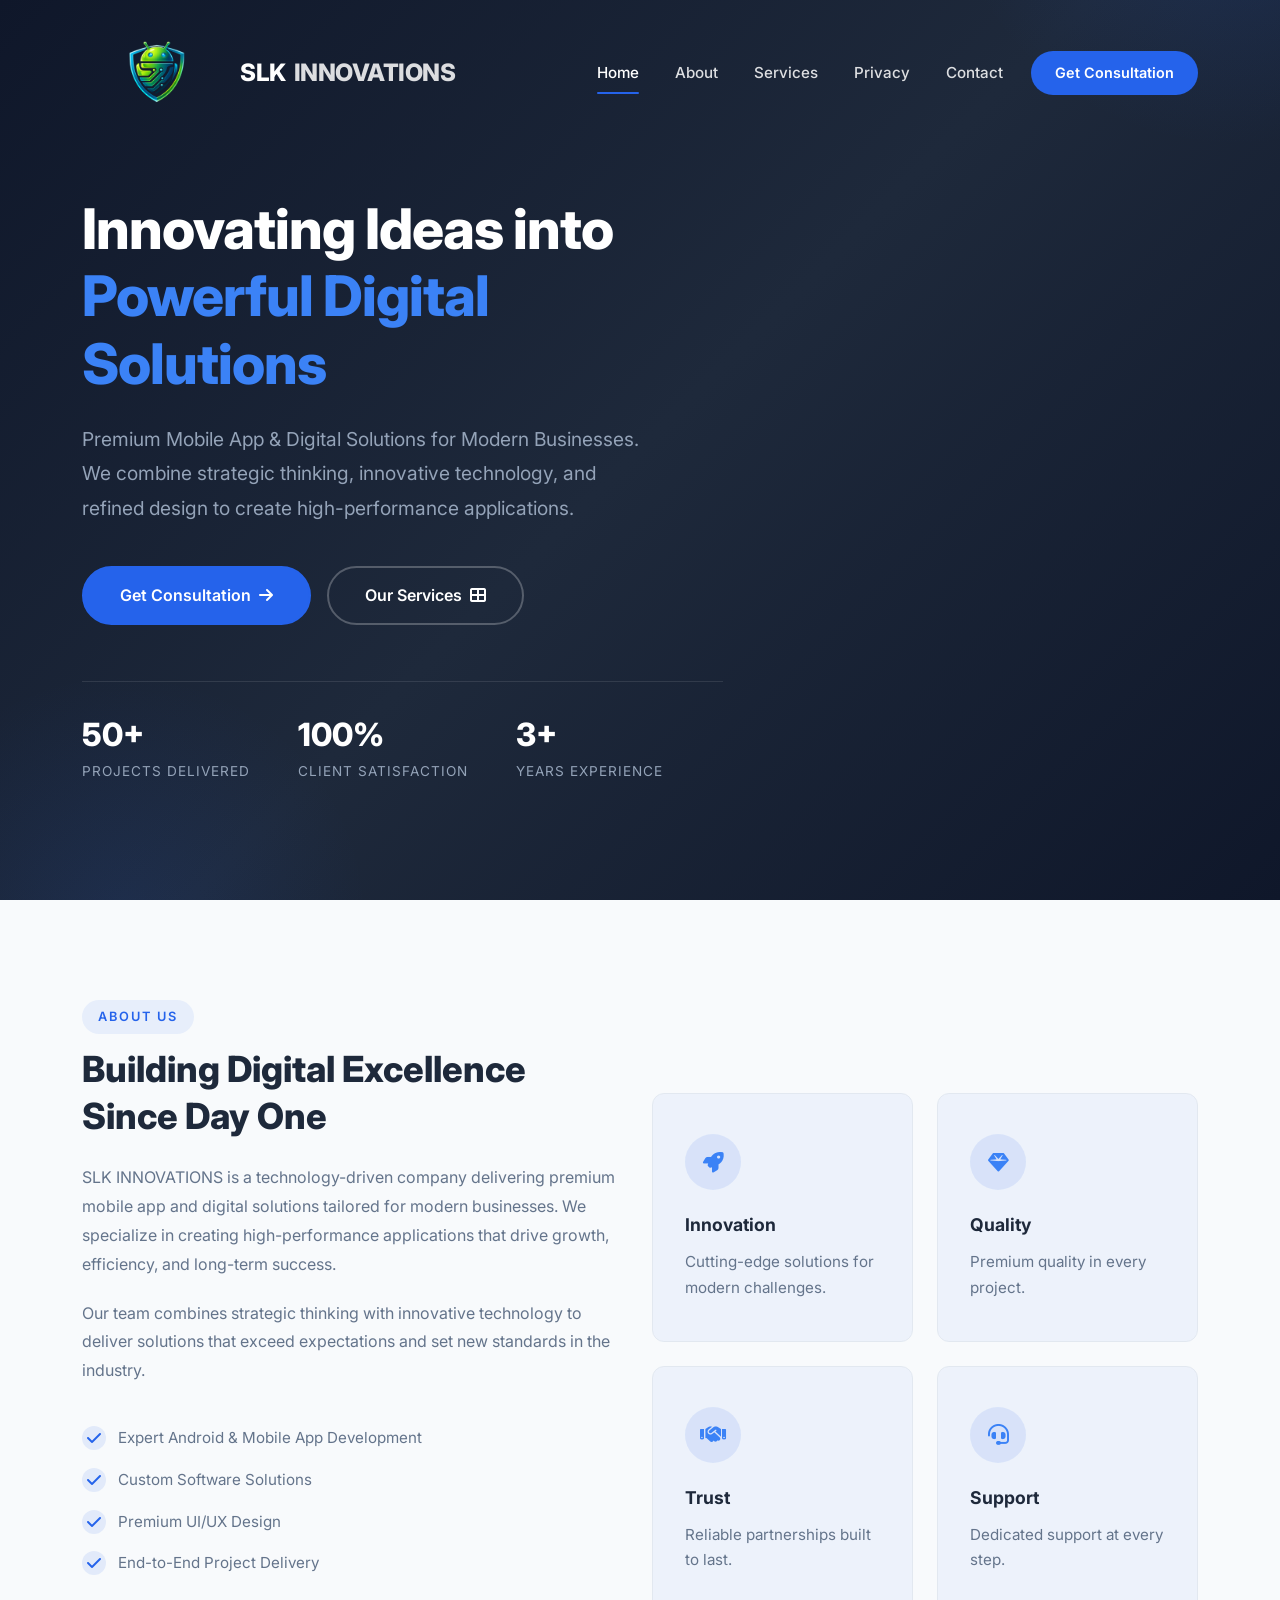
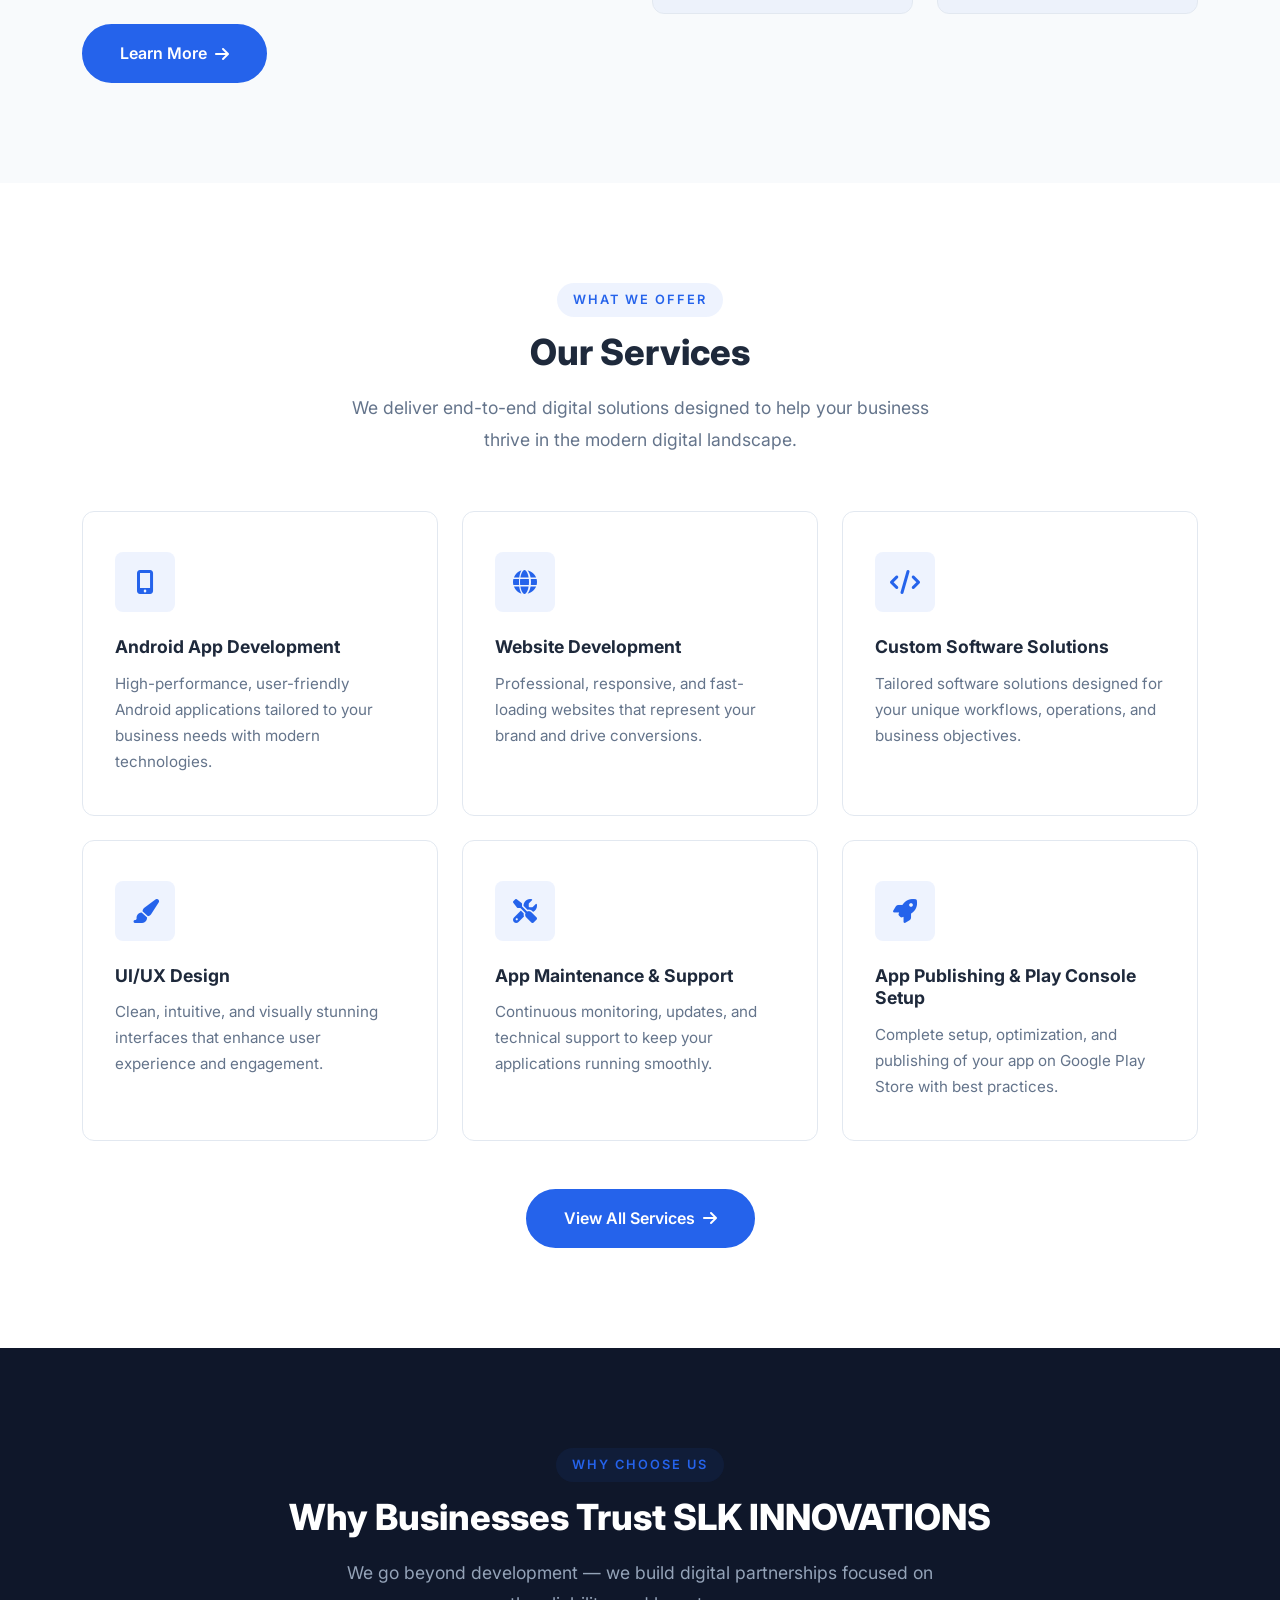
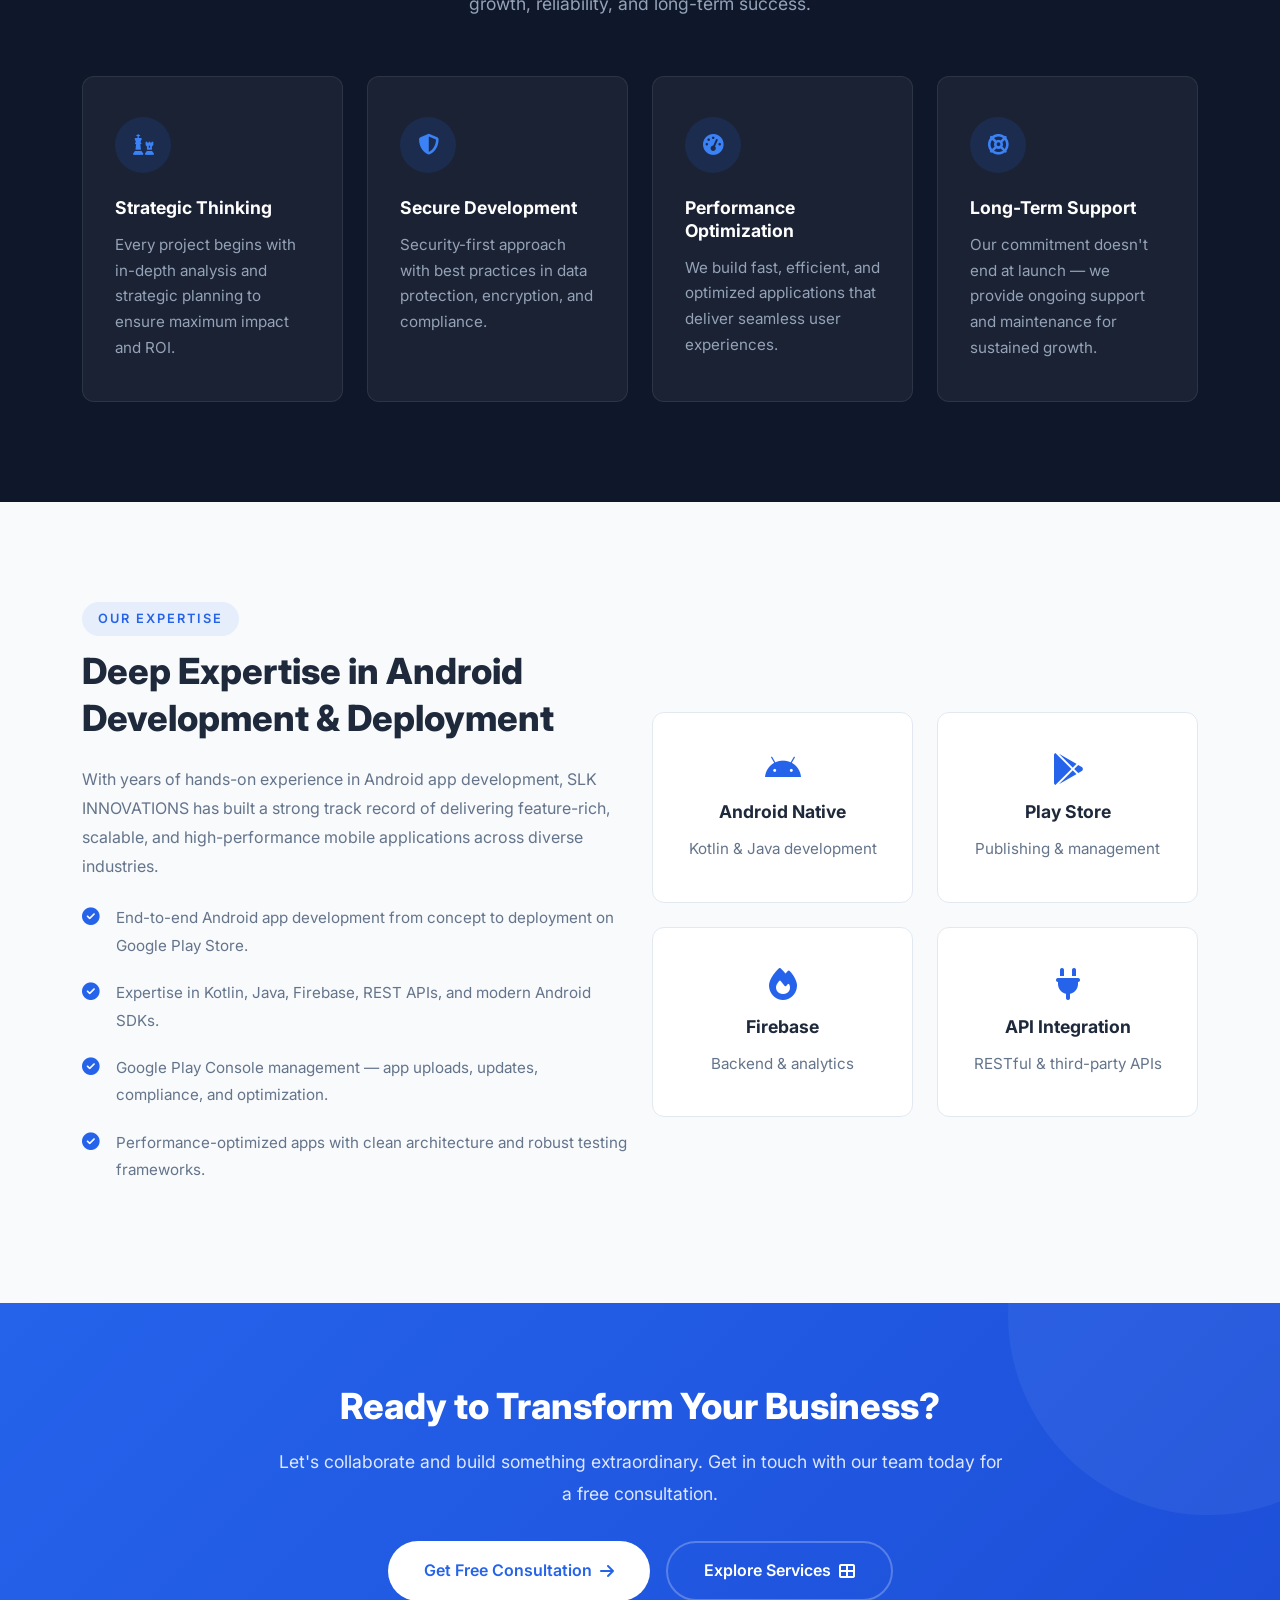
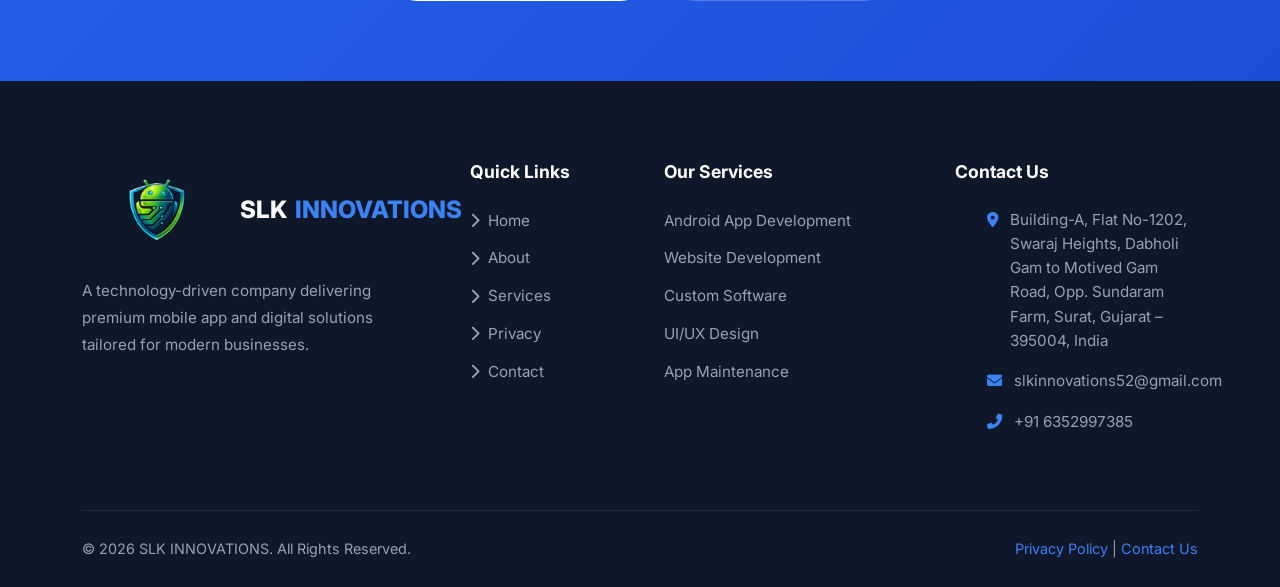
==== commit e0d263d4: "ok" ====
--- a/index.html
+++ b/index.html
@@ -7,6 +7,18 @@
     <meta name="description" content="SLK INNOVATIONS – Premium Mobile App & Digital Solutions for Modern Businesses. Android App Development, Website Development, UI/UX Design, and Custom Software Solutions in Surat, Gujarat, India.">
     <meta name="keywords" content="SLK Innovations, mobile app development, android app, website development, digital solutions, Surat, Gujarat">
     <meta name="author" content="SLK INNOVATIONS">
+    <meta name="theme-color" content="#2563EB">
+    <meta name="robots" content="index, follow">
+    <link rel="canonical" href="https://slkinnovations.in/">
+
+    <!-- Open Graph -->
+    <meta property="og:title" content="SLK INNOVATIONS | Innovating Ideas into Powerful Digital Solutions">
+    <meta property="og:description" content="Premium Mobile App & Digital Solutions for Modern Businesses. Android App Development, Website Development, UI/UX Design, and Custom Software Solutions.">
+    <meta property="og:type" content="website">
+    <meta property="og:url" content="https://slkinnovations.in/">
+    <meta property="og:image" content="https://slkinnovations.in/img/logo.png">
+    <meta property="og:site_name" content="SLK INNOVATIONS">
+
     <title>SLK INNOVATIONS | Innovating Ideas into Powerful Digital Solutions</title>
 
     <!-- Favicon -->
@@ -23,6 +35,29 @@
 
     <!-- Custom CSS -->
     <link rel="stylesheet" href="css/style.css">
+
+    <!-- Structured Data (JSON-LD) -->
+    <script type="application/ld+json">
+    {
+        "@context": "https://schema.org",
+        "@type": "Organization",
+        "name": "SLK INNOVATIONS",
+        "url": "https://slkinnovations.in",
+        "logo": "https://slkinnovations.in/img/logo.png",
+        "description": "Premium Mobile App & Digital Solutions for Modern Businesses.",
+        "address": {
+            "@type": "PostalAddress",
+            "streetAddress": "Building-A, Flat No-1202, Swaraj Heights, Dabholi Gam to Motived Gam Road, Opp. Sundaram Farm",
+            "addressLocality": "Surat",
+            "addressRegion": "Gujarat",
+            "postalCode": "395004",
+            "addressCountry": "IN"
+        },
+        "telephone": "+916352997385",
+        "email": "slkinnovations52@gmail.com",
+        "sameAs": []
+    }
+    </script>
 </head>
 <body>
 
@@ -420,12 +455,6 @@
                         <img src="img/logo.png" alt="SLK INNOVATIONS" class="footer-logo-img"> SLK <span>INNOVATIONS</span>
                     </div>
                     <p class="footer-description">A technology-driven company delivering premium mobile app and digital solutions tailored for modern businesses.</p>
-                    <div class="footer-social">
-                        <a href="#" aria-label="Facebook"><i class="fab fa-facebook-f"></i></a>
-                        <a href="#" aria-label="Twitter"><i class="fab fa-twitter"></i></a>
-                        <a href="#" aria-label="LinkedIn"><i class="fab fa-linkedin-in"></i></a>
-                        <a href="#" aria-label="Instagram"><i class="fab fa-instagram"></i></a>
-                    </div>
                 </div>
 
                 <!-- Quick Links -->
@@ -458,7 +487,7 @@
                     <ul class="footer-contact-info">
                         <li>
                             <i class="fas fa-map-marker-alt"></i>
-                            <span>12th Floor, Building-A, Flat No-1202, Swaraj Heights, Surat, Gujarat – 395004, India</span>
+                            <span>Building-A, Flat No-1202, Swaraj Heights, Dabholi Gam to Motived Gam Road, Opp. Sundaram Farm, Surat, Gujarat – 395004, India</span>
                         </li>
                         <li>
                             <i class="fas fa-envelope"></i>
@@ -466,7 +495,7 @@
                         </li>
                         <li>
                             <i class="fas fa-phone-alt"></i>
-                            <span>+91 9537193765</span>
+                            <span>+91 6352997385</span>
                         </li>
                     </ul>
                 </div>
--- a/css/style.css
+++ b/css/style.css
@@ -1208,18 +1208,97 @@
         padding: 70px 0;
     }
 
+    /* --- Navbar Mobile --- */
+    .navbar-logo {
+        height: 50px;
+    }
+
+    .navbar.scrolled .navbar-logo {
+        height: 40px;
+    }
+
+    .navbar-brand {
+        font-size: 1.25rem;
+        gap: 6px;
+    }
+
+    .navbar {
+        padding: 10px 0;
+    }
+
+    .navbar.scrolled {
+        padding: 6px 0;
+    }
+
     .nav-cta {
         margin-left: 0;
         margin-top: 10px;
         display: inline-block;
     }
 
+    /* Mobile dropdown menu */
+    .navbar-collapse {
+        background: rgba(15, 23, 42, 0.97);
+        backdrop-filter: blur(16px);
+        border-radius: 12px;
+        padding: 20px 24px;
+        margin-top: 10px;
+        border: 1px solid rgba(255, 255, 255, 0.08);
+        box-shadow: 0 15px 40px rgba(0, 0, 0, 0.3);
+    }
+
+    .navbar.scrolled .navbar-collapse {
+        background: rgba(255, 255, 255, 0.98);
+        border: 1px solid var(--border-color);
+        box-shadow: 0 15px 40px rgba(0, 0, 0, 0.1);
+    }
+
+    .navbar-collapse .nav-link {
+        padding: 12px 16px !important;
+        font-size: 1rem;
+        border-radius: 8px;
+    }
+
+    .navbar-collapse .nav-link:hover,
+    .navbar-collapse .nav-link.active {
+        background: rgba(37, 99, 235, 0.1);
+    }
+
+    .navbar-collapse .nav-link.active::after {
+        display: none;
+    }
+
+    .navbar.scrolled .navbar-collapse .nav-link {
+        color: var(--text-primary) !important;
+    }
+
+    .navbar.scrolled .navbar-collapse .nav-link:hover,
+    .navbar.scrolled .navbar-collapse .nav-link.active {
+        color: var(--primary) !important;
+        background: rgba(37, 99, 235, 0.06);
+    }
+
+    .navbar-collapse .nav-cta {
+        margin-top: 8px;
+        text-align: center;
+        display: block;
+    }
+
     .page-header {
-        padding: 160px 0 60px;
+        padding: 130px 0 60px;
     }
 
     .page-header h1 {
         font-size: 2.25rem;
+    }
+
+    /* Footer mobile */
+    .footer-logo-img {
+        height: 60px;
+    }
+
+    .footer-logo {
+        font-size: 1.25rem;
     }
 }
 
@@ -1229,7 +1308,7 @@
     h2 { font-size: 1.65rem; }
 
     .hero-section {
-        padding-top: 60px;
+        padding-top: 80px;
         min-height: auto;
         padding-bottom: 60px;
     }
@@ -1277,12 +1356,49 @@
         padding-top: 50px;
     }
 
+    .footer-bottom {
+        margin-top: 40px;
+        padding: 20px 0;
+    }
+
+    .footer-bottom .row {
+        text-align: center;
+    }
+
+    .footer-bottom .text-md-end {
+        text-align: center !important;
+        margin-top: 5px;
+    }
+
     .page-header {
-        padding: 140px 0 50px;
+        padding: 120px 0 50px;
     }
 
     .page-header h1 {
         font-size: 2rem;
+    }
+
+    .page-header p {
+        font-size: 1rem;
+    }
+
+    /* CTA section mobile */
+    .cta-section h2 {
+        font-size: 1.65rem;
+    }
+
+    .cta-section p {
+        font-size: 1rem;
+    }
+
+    /* Why choose cards */
+    .why-card {
+        padding: 2rem 1.5rem;
+    }
+
+    /* Experience section */
+    .exp-item {
+        margin-bottom: 1rem;
     }
 }
 
@@ -1291,52 +1407,250 @@
     h1 { font-size: 1.75rem; }
     h2 { font-size: 1.5rem; }
 
+    .navbar-logo {
+        height: 42px;
+    }
+
+    .navbar.scrolled .navbar-logo {
+        height: 36px;
+    }
+
+    .navbar-brand {
+        font-size: 1.1rem;
+        gap: 5px;
+    }
+
+    .navbar-toggler {
+        font-size: 1.1rem;
+        padding: 6px;
+    }
+
+    .navbar-collapse {
+        padding: 16px 20px;
+        margin-top: 8px;
+    }
+
+    .navbar-collapse .nav-link {
+        padding: 10px 14px !important;
+        font-size: 0.95rem;
+    }
+
+    .hero-section {
+        padding-top: 70px;
+        padding-bottom: 50px;
+    }
+
     .hero-content h1 {
-        font-size: 1.85rem;
+        font-size: 1.75rem;
+        letter-spacing: -0.5px;
     }
 
     .hero-content p {
-        font-size: 1rem;
+        font-size: 0.95rem;
+        line-height: 1.7;
+        margin-bottom: 2rem;
+    }
+
+    .hero-stats {
+        gap: 1rem;
+        margin-top: 2.5rem;
+        padding-top: 1.5rem;
+    }
+
+    .hero-stats .stat {
+        flex: 0 0 45%;
     }
 
     .hero-stats .stat h3 {
-        font-size: 1.5rem;
+        font-size: 1.4rem;
+    }
+
+    .hero-stats .stat p {
+        font-size: 0.75rem;
+        letter-spacing: 0.5px;
     }
 
     .btn-primary-custom,
     .btn-outline-custom,
     .btn-white-custom {
-        padding: 12px 28px;
-        font-size: 0.9rem;
+        padding: 12px 24px;
+        font-size: 0.88rem;
+        width: 100%;
+        justify-content: center;
+    }
+
+    .d-flex.flex-wrap.gap-3 {
+        flex-direction: column;
+        gap: 12px !important;
     }
 
     .section-padding {
-        padding: 50px 0;
+        padding: 45px 0;
     }
 
     .section-title {
-        font-size: 1.6rem;
+        font-size: 1.5rem;
+    }
+
+    .section-subtitle {
+        font-size: 0.95rem;
     }
 
     .contact-form-wrapper,
     .contact-info-card {
+        padding: 1.25rem;
+    }
+
+    .cta-section {
+        padding: 50px 0;
+    }
+
+    .cta-section h2 {
+        font-size: 1.5rem;
+    }
+
+    .page-header {
+        padding: 110px 0 35px;
+    }
+
+    .page-header h1 {
+        font-size: 1.5rem;
+    }
+
+    .page-header p {
+        font-size: 0.92rem;
+    }
+
+    .breadcrumb-custom {
+        font-size: 0.85rem;
+        margin-bottom: 1rem;
+    }
+
+    /* Service cards mobile */
+    .service-card {
+        padding: 2rem 1.5rem;
+    }
+
+    .service-detail-card {
+        padding: 1.5rem 1.25rem;
+    }
+
+    /* Footer mobile */
+    .footer {
+        padding-top: 40px;
+    }
+
+    .footer-logo-img {
+        height: 50px;
+    }
+
+    .footer-logo {
+        font-size: 1.15rem;
+    }
+
+    .footer-description {
+        font-size: 0.9rem;
+        max-width: 100%;
+    }
+
+    .footer h5 {
+        font-size: 1rem;
+        margin-bottom: 1rem;
+        margin-top: 0.5rem;
+    }
+
+    .footer-links a {
+        font-size: 0.9rem;
+    }
+
+    .footer-contact-info li {
+        font-size: 0.9rem;
+    }
+
+    .footer-social a {
+        width: 36px;
+        height: 36px;
+        font-size: 0.9rem;
+    }
+
+    .footer-bottom {
+        margin-top: 30px;
+        padding: 18px 0;
+    }
+
+    .footer-bottom p {
+        font-size: 0.8rem;
+    }
+
+    /* About page mobile */
+    .about-feature-list li {
+        font-size: 0.9rem;
+    }
+
+    /* Process steps mobile */
+    .process-step {
         padding: 1.5rem;
     }
 
-    .cta-section {
-        padding: 60px 0;
-    }
-
+    /* Back to top smaller on mobile */
+    .back-to-top {
+        width: 40px;
+        height: 40px;
+        font-size: 0.9rem;
+        bottom: 20px;
+        right: 20px;
+    }
+}
+
+/* Extra Small Mobile */
+@media (max-width: 399.98px) {
     .navbar-brand {
+        font-size: 0.95rem;
+        gap: 4px;
+    }
+
+    .navbar-logo {
+        height: 36px;
+    }
+
+    .navbar.scrolled .navbar-logo {
+        height: 32px;
+    }
+
+    .hero-content h1 {
+        font-size: 1.5rem;
+    }
+
+    .hero-content p {
+        font-size: 0.9rem;
+    }
+
+    .hero-stats .stat h3 {
         font-size: 1.25rem;
     }
 
     .page-header {
-        padding: 130px 0 40px;
+        padding: 100px 0 30px;
     }
 
     .page-header h1 {
-        font-size: 1.75rem;
+        font-size: 1.35rem;
+    }
+
+    .section-title {
+        font-size: 1.35rem;
+    }
+
+    .cta-section h2 {
+        font-size: 1.35rem;
+    }
+
+    .footer-logo-img {
+        height: 42px;
+    }
+
+    .footer-logo {
+        font-size: 1.05rem;
     }
 }
 
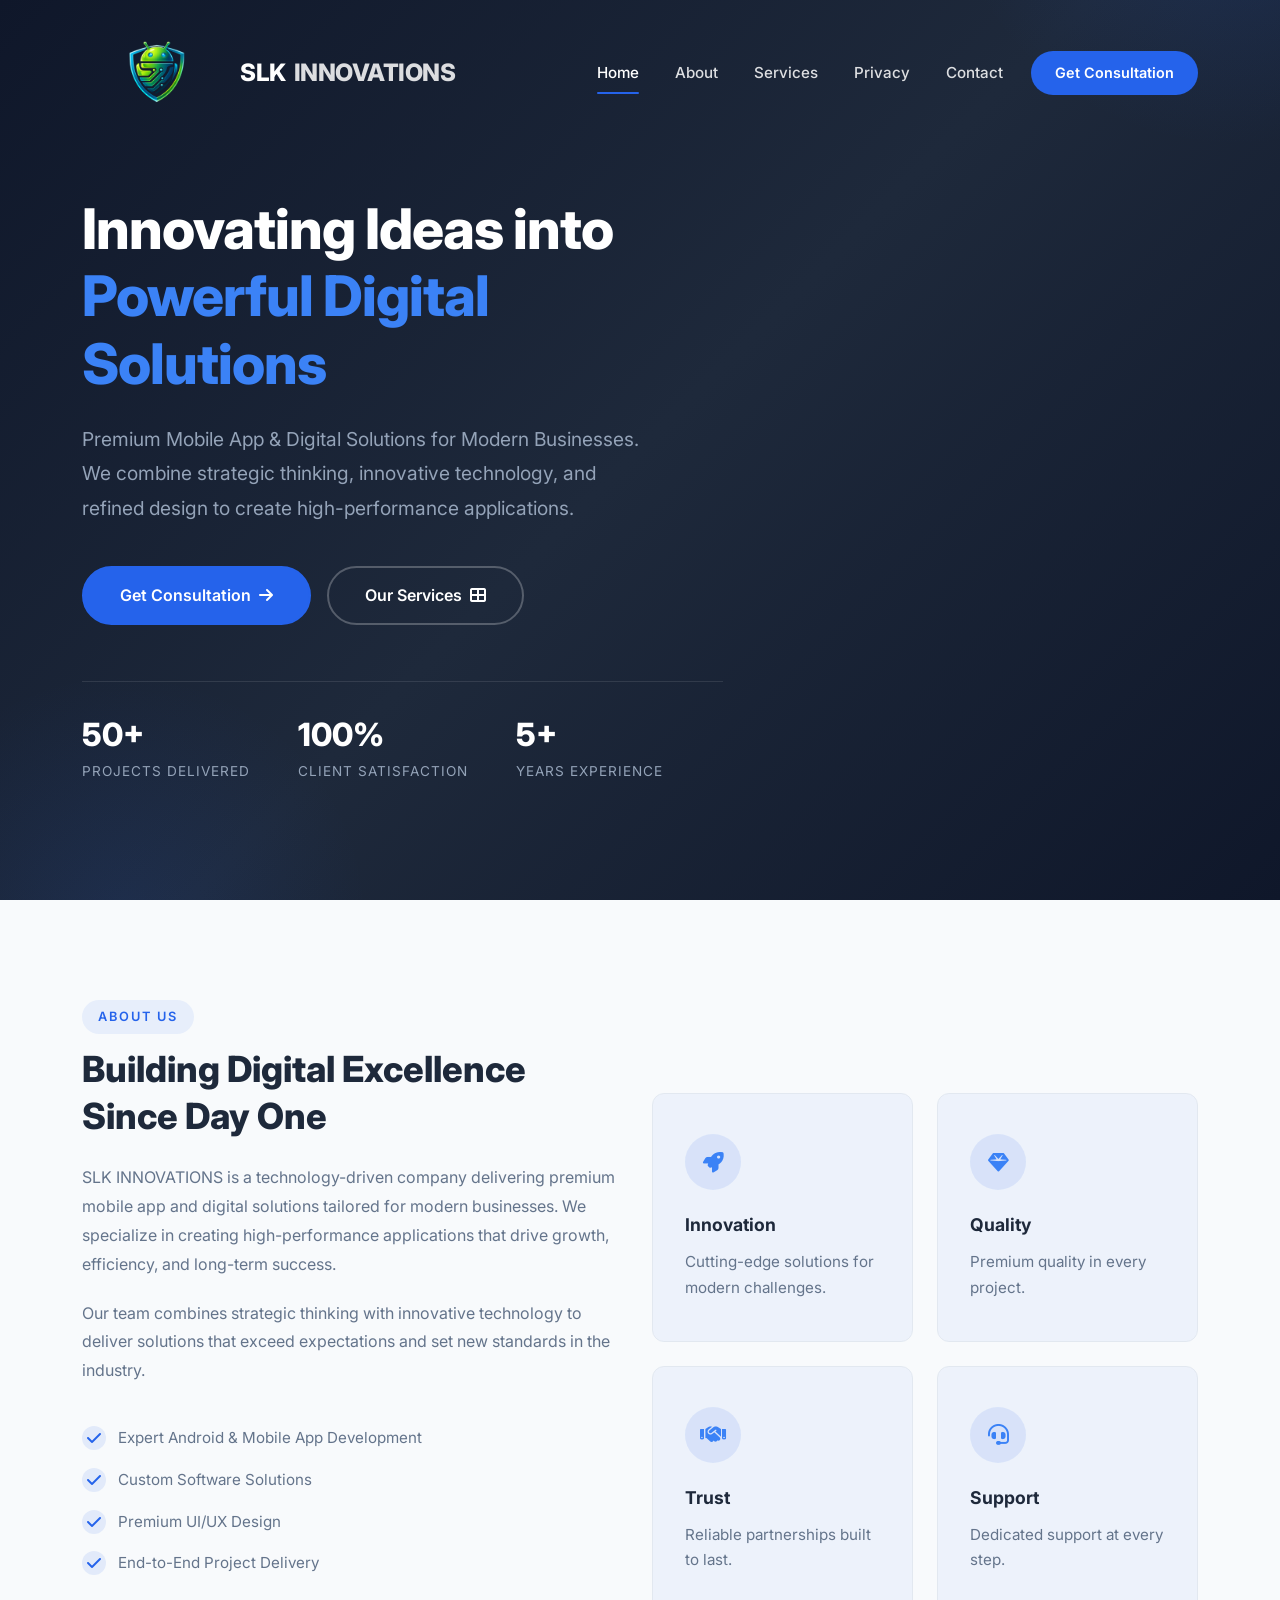
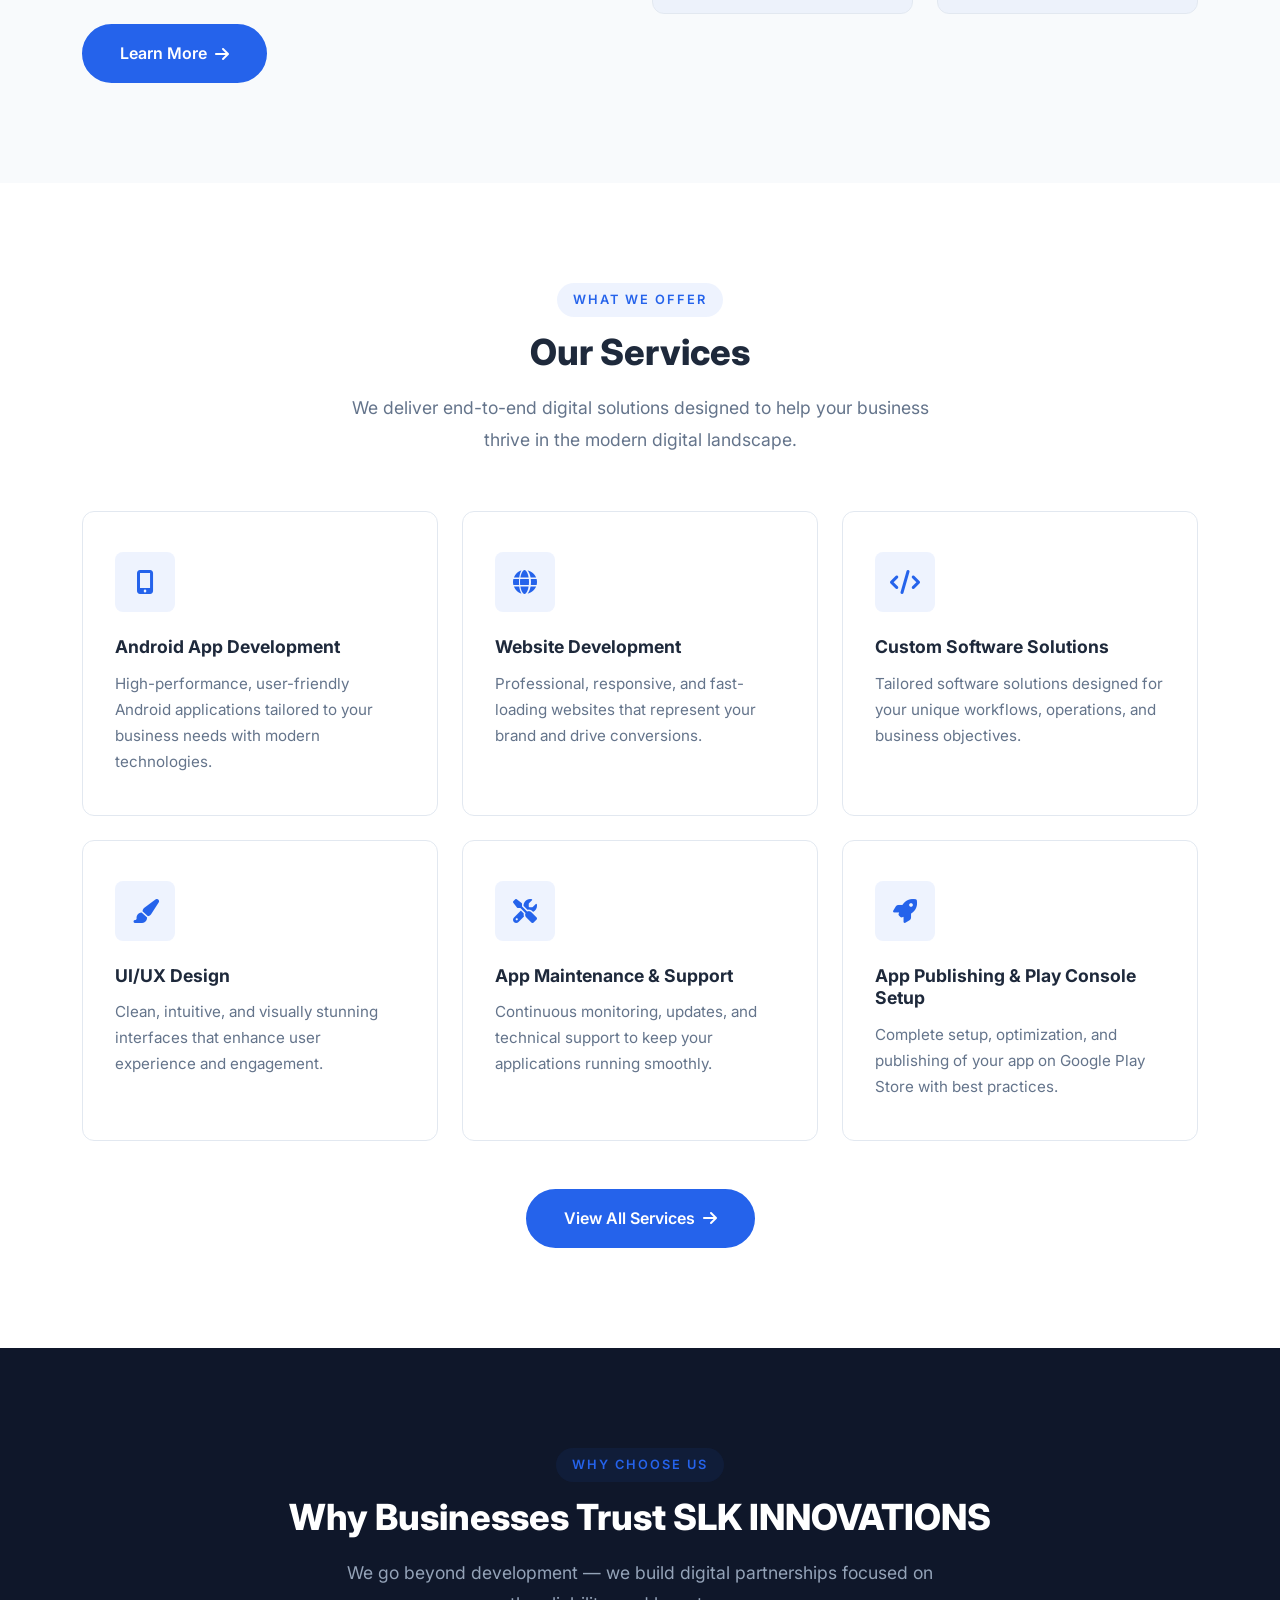
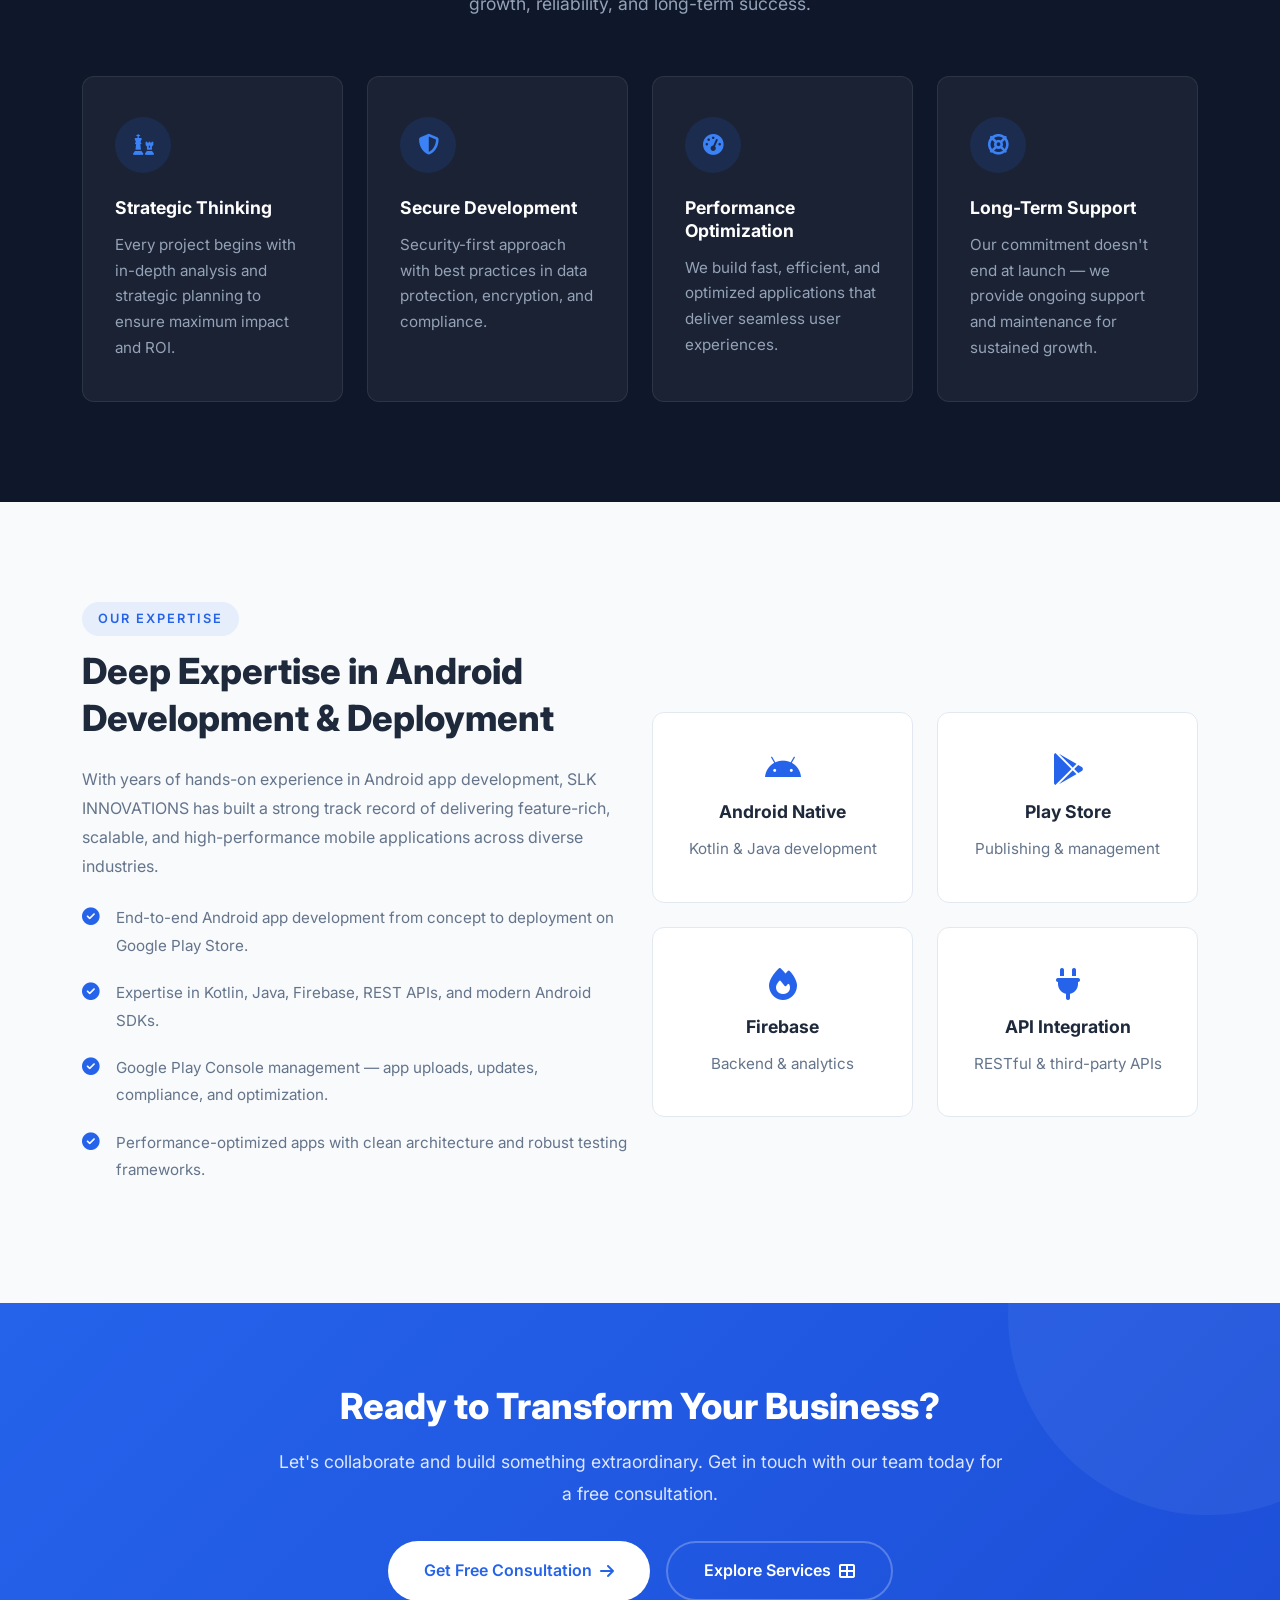
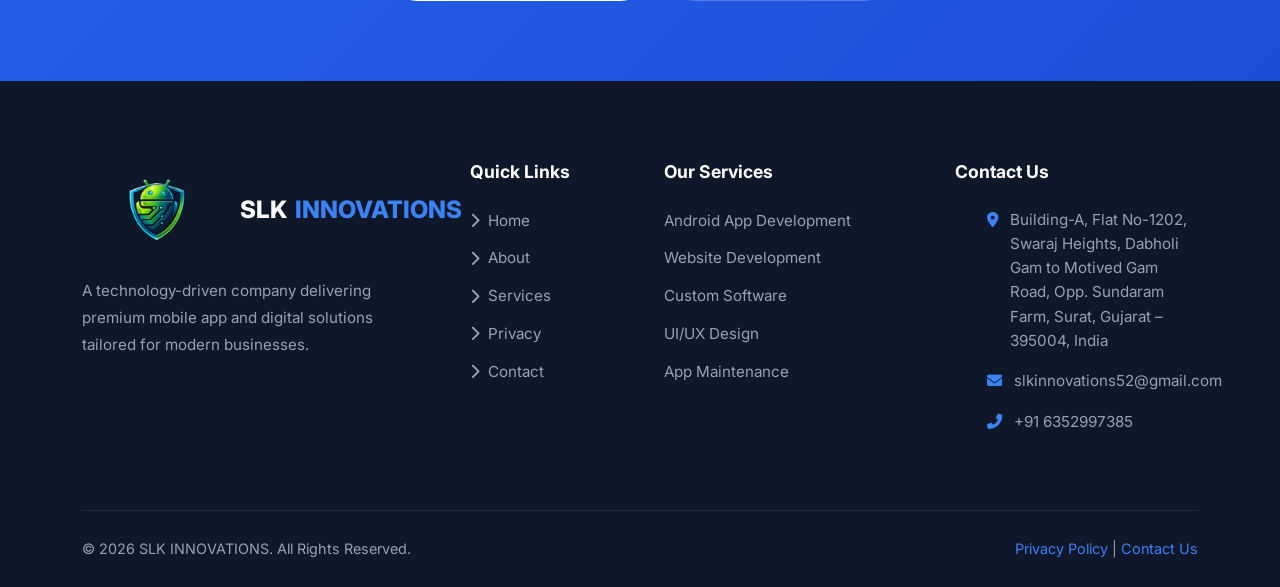
==== commit cb84b9be: "Update index.html" ====
--- a/index.html
+++ b/index.html
@@ -132,7 +132,7 @@
                                 <p>Client Satisfaction</p>
                             </div>
                             <div class="stat">
-                                <h3>3+</h3>
+                                <h3>5+</h3>
                                 <p>Years Experience</p>
                             </div>
                         </div>
